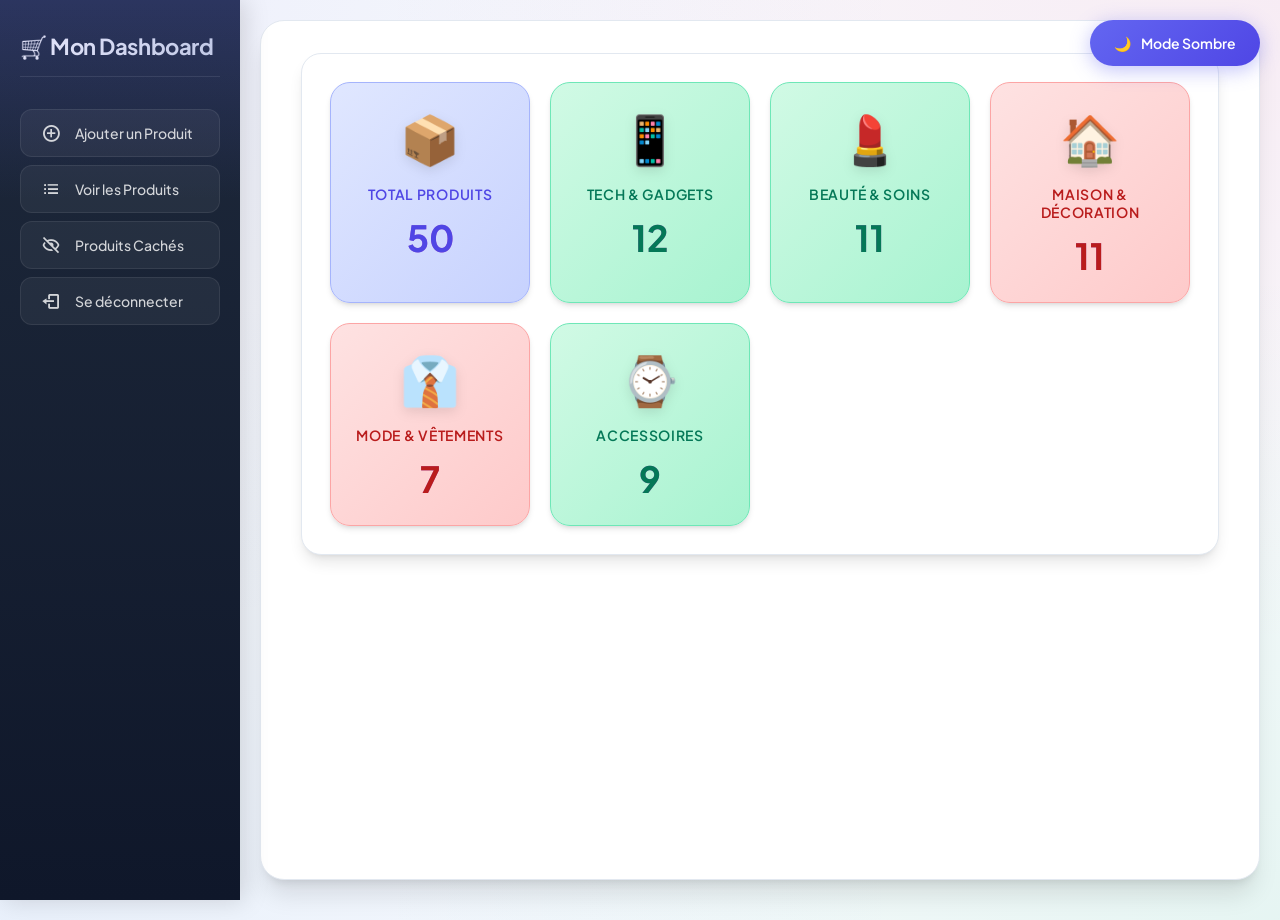
==== Admin Dashboard.html @ 1ba64825 "Voici tout les fichier necessaires au projet" ====
<!DOCTYPE html>
<html lang="fr">
<head>
  <meta charset="UTF-8" />
  <title>Dashboard - Gestion des Produits</title>
  <link rel="stylesheet" href="style_dashboard.css">
  <link href="https://unpkg.com/boxicons@2.1.4/css/boxicons.min.css" rel="stylesheet"/>
  <link rel="preconnect" href="https://fonts.googleapis.com">
  <link rel="preconnect" href="https://fonts.gstatic.com" crossorigin>
  <link href="https://fonts.googleapis.com/css2?family=Outfit:wght@300;400;500;600;700&family=Plus+Jakarta+Sans:wght@400;500;600;700&display=swap" rel="stylesheet">
</head>
<body>
  <button class="theme-toggle" onclick="toggleTheme()"><span id="themeIcon">🌙</span><span id="themeText">Mode Sombre</span></button>
  <nav class="sidebar" aria-label="Sidebar menu">
    <h3>🛒 Mon Dashboard</h3>
    <button type="button" onclick="showAddProductForm()"><i class="bx bx-plus-circle"></i> Ajouter un Produit</button>
    <button type="button" onclick="afficherFormulaire('afficher')"><i class='bx bx-list-ul'></i> Voir les Produits</button>
    <button type="button" onclick="showHiddenProducts()"><i class="bx bx-hide"></i> Produits Cachés</button>
    <button type="button" onclick="showLogoutPopup()"><i class="bx bx-log-out"></i> Se déconnecter</button>
  </nav>
  <main class="dashboard" role="main">
    <section aria-label="Summary metrics" class="card-container">
      <article class="card employee">
        <div class="icon">📦</div>
        <h3>Total Produits</h3>
        <p><span id="total">0</span></p>
      </article>
      <article class="card manager">
        <div class="icon">📱</div>
        <h3>Tech & Gadgets</h3>
        <p><span id="tech">0</span></p>
      </article>
      <article class="card manager">
        <div class="icon">💄</div>
        <h3>Beauté & Soins</h3>
        <p><span id="beauty">0</span></p>
      </article>
      <article class="card director">
        <div class="icon">🏠</div>
        <h3>Maison & Décoration</h3>
        <p><span id="goods">0</span></p>
      </article>
      <article class="card director">
        <div class="icon">👔</div>
        <h3>Mode & Vêtements</h3>
        <p><span id="fashion">0</span></p>
      </article>
      <article class="card manager">
        <div class="icon">⌚</div>
        <h3>Accessoires</h3>
        <p><span id="accessories">0</span></p>
      </article>
    </section>
    <section id="addProductSection" style="display:none;">
      <h2 class="section-title">✨ Ajouter un Nouveau Produit</h2>
      <form id="addProductForm" onsubmit="addProduct(event)">
        <div class="form-row">
          <div class="form-group">
            <label>Nom du Produit *</label>
            <input type="text" id="productName" required placeholder="Entrez le nom du produit">
          </div>
          <div class="form-group">
            <label>Catégorie *</label>
            <select id="productCategory" required>
              <option value="">Sélectionner</option>
              <option value="tech">📱 Tech & Gadgets</option>
              <option value="beauty">💄 Beauté & Soins</option>
              <option value="goods">🏠 Maison & Décoration</option>
              <option value="fashion">👔 Mode & Vêtements</option>
              <option value="accessories">⌚ Accessoires</option>
            </select>
          </div>
        </div>
        <div class="form-group">
          <label>Description</label>
          <textarea id="productDescription" rows="3" placeholder="Décrivez votre produit..."></textarea>
        </div>
        <div class="form-row">
          <div class="form-group">
            <label>Prix (FCFA) *</label>
            <input type="number" id="productPrice" required min="0" placeholder="0">
          </div>
          <div class="form-group">
            <label>Ancien Prix</label>
            <input type="number" id="productOldPrice" min="0" placeholder="0">
          </div>
        </div>
        <div class="form-row">
          <div class="form-group">
            <label>Stock *</label>
            <input type="number" id="productStock" required min="0" placeholder="0">
          </div>
          <div class="form-group">
            <label>Note (1-5)</label>
            <input type="number" id="productRating" min="1" max="5" step="0.1" placeholder="0-5">
          </div>
        </div>
        <div class="form-group">
          <label>URL Image</label>
          <input type="url" id="productImage" placeholder="https://exemple.com/image.jpg">
        </div>
        <div class="form-row">
          <div class="form-group">
            <label>Badge</label>
            <input type="text" id="productBadge" placeholder="Nouveau, Sale, etc.">
          </div>
          <div class="form-group">
            <label>En vedette</label>
            <select id="productFeatured">
              <option value="0">Non</option>
              <option value="1">Oui</option>
            </select>
          </div>
        </div>
        <div class="form-buttons">
          <button type="submit" class="btn-primary">➕ Ajouter le Produit</button>
          <button type="button" class="btn-secondary" onclick="hideAddProductForm()">✖️ Annuler</button>
        </div>
      </form>
    </section>
    <section id="productsSection" style="display:none;">
      <h2 class="section-title">📋 Liste des produits</h2>
      <input id="searchInput" type="search" placeholder="🔍 Rechercher un produit..." />
      <div class="table-container">
        <table id="dataTable">
          <thead>
            <tr>
              <th>ID</th>
              <th>Image</th>
              <th>Nom</th>
              <th>Prix</th>
              <th>Ancien Prix</th>
              <th>Catégorie</th>
              <th>Stock</th>
              <th>Note</th>
              <th>Actions</th>
            </tr>
          </thead>
          <tbody></tbody>
        </table>
      </div>
    </section>
    <section id="hiddenProductsSection" style="display:none;">
      <h2 class="section-title">🙈 Produits Cachés</h2>
      <p style="margin-bottom:15px;color:var(--text-secondary);">Ces produits sont masqués et ne s'affichent pas dans la boutique.</p>
      <div class="table-container">
        <table id="hiddenDataTable">
          <thead>
            <tr>
              <th>ID</th>
              <th>Image</th>
              <th>Nom</th>
              <th>Prix</th>
              <th>Catégorie</th>
              <th>Stock</th>
              <th>Actions</th>
            </tr>
          </thead>
          <tbody></tbody>
        </table>
      </div>
    </section>
  </main>
  <div id="editModal" style="display:none;">
    <div>
      <div>
        <h2>✏️ Modifier le Produit</h2>
        <form id="editProductForm" onsubmit="saveProductEdit(event)">
          <input type="hidden" id="editProductId">
          <div class="form-row">
            <div class="form-group">
              <label>Nom *</label>
              <input type="text" id="editName" required>
            </div>
            <div class="form-group">
              <label>Catégorie *</label>
              <select id="editCategory" required>
                <option value="tech">📱 Tech</option>
                <option value="beauty">💄 Beauté</option>
                <option value="goods">🏠 Maison</option>
                <option value="fashion">👔 Mode</option>
                <option value="accessories">⌚ Accessoires</option>
              </select>
            </div>
          </div>
          <div class="form-group">
            <label>Description</label>
            <textarea id="editDescription" rows="2"></textarea>
          </div>
          <div class="form-row">
            <div class="form-group">
              <label>Prix (FCFA) *</label>
              <input type="number" id="editPrice" required min="0">
            </div>
            <div class="form-group">
              <label>Ancien Prix</label>
              <input type="number" id="editOldPrice" min="0">
            </div>
          </div>
          <div class="form-row">
            <div class="form-group">
              <label>Stock *</label>
              <input type="number" id="editStock" required min="0">
            </div>
            <div class="form-group">
              <label>Note</label>
              <input type="number" id="editRating" min="1" max="5" step="0.1">
            </div>
          </div>
          <div class="form-group">
            <label>URL Image</label>
            <input type="url" id="editImage">
          </div>
          <div class="form-row">
            <div class="form-group">
              <label>Badge</label>
              <input type="text" id="editBadge">
            </div>
            <div class="form-group">
              <label>En vedette</label>
              <select id="editFeatured">
                <option value="0">Non</option>
                <option value="1">Oui</option>
              </select>
            </div>
          </div>
          <div class="form-buttons">
            <button type="submit" class="btn-primary">💾 Enregistrer</button>
            <button type="button" class="btn-secondary" onclick="closeEditModal()">✖️ Annuler</button>
          </div>
        </form>
      </div>
    </div>
  </div>
  <div id="modalOverlay">
    <div id="modalContent">
      <h3>🚪 Confirmer la déconnexion</h3>
      <p>Voulez-vous vraiment vous déconnecter ?</p>
      <div id="modalButtons">
        <button class="btn-primary" id="btnConfirmLogout" onclick="window.location.href='Index.html'">Oui, se déconnecter</button>
        <button class="btn-secondary" id="btnCancelLogout" onclick="hideLogoutPopup()">Annuler</button>
      </div>
    </div>
  </div>
  <div id="messageBox" style="display:none;"></div>
  <script src="products.js"></script>
  <script>
    let products = [];
    const tbody = document.querySelector("#dataTable tbody");
    const hiddenProductsSection = document.getElementById("hiddenProductsSection");
    const hiddenTableBody = document.querySelector("#hiddenDataTable tbody");
    const productsSection = document.getElementById("productsSection");
    const addProductSection = document.getElementById("addProductSection");
    const searchInput = document.getElementById("searchInput");

    function toggleTheme() {
      const html = document.documentElement;
      const icon = document.getElementById('themeIcon');
      const text = document.getElementById('themeText');
      if (html.getAttribute('data-theme') === 'dark') {
        html.setAttribute('data-theme', 'light');
        icon.textContent = '🌙';
        text.textContent = 'Mode Sombre';
        localStorage.setItem('theme', 'light');
      } else {
        html.setAttribute('data-theme', 'dark');
        icon.textContent = '☀️';
        text.textContent = 'Mode Clair';
        localStorage.setItem('theme', 'dark');
      }
    }

    function loadTheme() {
      const savedTheme = localStorage.getItem('theme');
      if (savedTheme === 'dark') {
        document.documentElement.setAttribute('data-theme', 'dark');
        document.getElementById('themeIcon').textContent = '☀️';
        document.getElementById('themeText').textContent = 'Mode Clair';
      }
    }

    function loadFromProductsJS() {
      if (typeof productsData !== 'undefined') {
        products = productsData.map(p => ({ id: p.id, name: p.name, description: p.desc, price: p.price, old_price: p.oldPrice, category: p.category, image: p.image, rating: p.rating, stock: p.stock, badge: p.badge, is_featured: p.isFeatured, is_hidden: false }));
      } else {
        const saved = localStorage.getItem("products");
        if (saved) products = JSON.parse(saved);
      }
      updateCounters(products);
    }

    function init() { loadTheme(); loadFromProductsJS(); }

    function showAddProductForm() { 
      addProductSection.style.display = 'block'; 
      productsSection.style.display = 'none'; 
      document.getElementById('addProductForm').reset();
      addProductSection.scrollIntoView({ behavior: 'smooth' });
    }
    function hideAddProductForm() { addProductSection.style.display = 'none'; }

    function addProduct(event) {
      event.preventDefault();
      const newProduct = {
        id: products.length > 0 ? Math.max(...products.map(p => p.id)) + 1 : 1,
        name: document.getElementById('productName').value,
        description: document.getElementById('productDescription').value,
        price: parseFloat(document.getElementById('productPrice').value),
        old_price: parseFloat(document.getElementById('productOldPrice').value) || null,
        category: document.getElementById('productCategory').value,
        stock: parseInt(document.getElementById('productStock').value),
        rating: parseFloat(document.getElementById('productRating').value) || 0,
        image: document.getElementById('productImage').value || 'https://via.placeholder.com/150',
        badge: document.getElementById('productBadge').value || null,
        is_featured: document.getElementById('productFeatured').value === '1',
        is_hidden: false
      };
      products.push(newProduct);
      localStorage.setItem("products", JSON.stringify(products));
      showMessage('✅ Produit ajouté avec succès!', 'success');
      document.getElementById('addProductForm').reset();
      updateCounters(products);
      setTimeout(() => { hideAddProductForm(); afficherFormulaire('afficher'); }, 1500);
    }

    function editProduct(id) {
      const product = products.find(p => p.id === id);
      if (!product) return;
      document.getElementById('editProductId').value = id;
      document.getElementById('editName').value = product.name;
      document.getElementById('editCategory').value = product.category;
      document.getElementById('editDescription').value = product.description || '';
      document.getElementById('editPrice').value = product.price;
      document.getElementById('editOldPrice').value = product.old_price || '';
      document.getElementById('editStock').value = product.stock;
      document.getElementById('editRating').value = product.rating || '';
      document.getElementById('editImage').value = product.image || '';
      document.getElementById('editBadge').value = product.badge || '';
      document.getElementById('editFeatured').value = product.is_featured ? '1' : '0';
      document.getElementById('editModal').style.display = 'block';
    }

    function closeEditModal() { document.getElementById('editModal').style.display = 'none'; }

    function saveProductEdit(event) {
      event.preventDefault();
      const id = parseInt(document.getElementById('editProductId').value);
      const index = products.findIndex(p => p.id === id);
      if (index !== -1) {
        products[index] = { ...products[index], name: document.getElementById('editName').value, category: document.getElementById('editCategory').value, description: document.getElementById('editDescription').value, price: parseFloat(document.getElementById('editPrice').value), old_price: parseFloat(document.getElementById('editOldPrice').value) || null, stock: parseInt(document.getElementById('editStock').value), rating: parseFloat(document.getElementById('editRating').value) || 0, image: document.getElementById('editImage').value, badge: document.getElementById('editBadge').value || null, is_featured: document.getElementById('editFeatured').value === '1' };
        localStorage.setItem("products", JSON.stringify(products));
        showMessage('✅ Produit modifié avec succès!', 'success');
        closeEditModal();
        displayProducts(products);
        updateCounters(products);
      }
    }

    function toggleProductVisibility(id) {
      const index = products.findIndex(p => p.id === id);
      if (index !== -1) {
        products[index].is_hidden = !products[index].is_hidden;
        localStorage.setItem("products", JSON.stringify(products));
        showMessage(products[index].is_hidden ? '👁️ Produit caché!' : '✅ Produit affiché!', 'success');
        displayProducts(products);
        updateCounters(products);
      }
    }

    function deleteProduct(productId) {
      if (confirm("Êtes-vous sûr de vouloir supprimer ce produit?")) {
        products = products.filter(p => p.id != productId);
        localStorage.setItem("products", JSON.stringify(products));
        displayProducts(products.filter(p => !p.is_hidden));
        updateCounters(products);
        showMessage('🗑️ Produit supprimé!', 'success');
      }
    }

    function showHiddenProducts() {
      addProductSection.style.display = 'none';
      productsSection.style.display = 'none';
      hiddenProductsSection.style.display = 'block';
      displayHiddenProducts();
      hiddenProductsSection.scrollIntoView({ behavior: "smooth" });
    }

    function displayHiddenProducts() {
      hiddenTableBody.innerHTML = "";
      const hiddenProducts = products.filter(p => p.is_hidden);
      if (hiddenProducts.length === 0) {
        hiddenTableBody.innerHTML = '<tr><td colspan="7" style="text-align:center;padding:40px;color:var(--text-secondary);">Aucun produit caché</td></tr>';
        return;
      }
      hiddenProducts.forEach(product => {
        const price = typeof product.price === 'number' ? product.price.toLocaleString('fr-FR') + ' FCA' : product.price;
        const row = document.createElement("tr");
        row.innerHTML = '<td>'+product.id+'</td><td><img src="'+product.image+'" alt="'+product.name+'" onerror="this.src=\'https://via.placeholder.com/50\'"></td><td>'+product.name+'</td><td style="font-weight:bold;">'+price+'</td><td>'+getCategoryLabel(product.category)+'</td><td>'+product.stock+'</td><td><button class="btn-unhide" onclick="unhideProduct('+product.id+')">👁️ Afficher</button></td>';
        hiddenTableBody.appendChild(row);
      });
    }

    function unhideProduct(id) {
      const index = products.findIndex(p => p.id === id);
      if (index !== -1) {
        products[index].is_hidden = false;
        localStorage.setItem("products", JSON.stringify(products));
        showMessage('✅ Produit affiché!', 'success');
        displayHiddenProducts();
        updateCounters(products);
      }
    }

    function displayProducts(productsToDisplay) {
      tbody.innerHTML = "";
      const visibleProducts = productsToDisplay.filter(p => !p.is_hidden);
      if (visibleProducts.length === 0) { tbody.innerHTML = '<tr><td colspan="9" style="text-align:center;padding:40px;color:var(--text-secondary);">Aucun produit</td></tr>'; return; }
      visibleProducts.forEach(product => {
        const price = typeof product.price === 'number' ? product.price.toLocaleString('fr-FR') + ' FCA' : product.price;
        const oldPrice = product.old_price ? product.old_price.toLocaleString('fr-FR') + ' FCA' : '-';
        const row = document.createElement("tr");
        row.innerHTML = '<td>'+product.id+'</td><td><img src="'+product.image+'" alt="'+product.name+'" onerror="this.src=\'https://via.placeholder.com/50\'"></td><td>'+product.name+'</td><td style="font-weight:bold;">'+price+'</td><td><span style="text-decoration:line-through;color:var(--text-secondary);font-size:12px;">'+oldPrice+'</span></td><td>'+getCategoryLabel(product.category)+'</td><td>'+product.stock+'</td><td>⭐ '+(product.rating || '-')+'</td><td><button class="btn-edit" onclick="editProduct('+product.id+')">✏️</button><button class="btn-hide" onclick="toggleProductVisibility('+product.id+')">'+(product.is_hidden ? '👁️' : '👁️‍🗨️')+'</button><button class="btn-delete" onclick="deleteProduct('+product.id+')">🗑️</button></td>';
        tbody.appendChild(row);
      });
    }

    function getCategoryLabel(category) { const labels = { 'tech': '📱 Tech', 'beauty': '💄 Beauté', 'goods': '🏠 Maison', 'fashion': '👔 Mode', 'accessories': '⌚ Accessoires' }; return labels[category] || category; }

    function updateCounters(productsArr) {
      if (!productsArr) productsArr = [];
      document.getElementById("total").textContent = productsArr.filter(p => !p.is_hidden).length;
      document.getElementById("tech").textContent = productsArr.filter(p => p.category === 'tech' && !p.is_hidden).length;
      document.getElementById("beauty").textContent = productsArr.filter(p => p.category === 'beauty' && !p.is_hidden).length;
      document.getElementById("goods").textContent = productsArr.filter(p => p.category === 'goods' && !p.is_hidden).length;
      document.getElementById("fashion").textContent = productsArr.filter(p => p.category === 'fashion' && !p.is_hidden).length;
      document.getElementById("accessories").textContent = productsArr.filter(p => p.category === 'accessories' && !p.is_hidden).length;
    }

    function filterProducts(term) {
      const filtered = products.filter(p => !p.is_hidden && Object.values(p).some(val => typeof val === "string" && val.toLowerCase().includes(term)));
      displayProducts(filtered);
    }

    searchInput.addEventListener("input", e => filterProducts(e.target.value.trim().toLowerCase()));

    function afficherFormulaire(formName) {
      if (formName.toLowerCase() === 'afficher') { 
        addProductSection.style.display = 'none'; 
        productsSection.style.display = 'block'; 
        searchInput.value = ""; 
        displayProducts(products); 
        productsSection.scrollIntoView({ behavior: "smooth" }); 
      }
    }

    function showMessage(message, type) { 
      const messageBox = document.getElementById('messageBox'); 
      messageBox.textContent = message; 
      messageBox.className = 'message-box ' + type; 
      messageBox.style.display = 'block'; 
      setTimeout(() => messageBox.style.display = 'none', 3000); 
    }
    
    function showLogoutPopup() { document.getElementById("modalOverlay").style.display = "flex"; }
    function hideLogoutPopup() { document.getElementById("modalOverlay").style.display = "none"; }
    window.addEventListener("DOMContentLoaded", init);
  </script>
</body>
</html>
---- style_dashboard.css ----
/* ============================================
   ENHANCED AESTHETIC DASHBOARD STYLES
   ============================================ */

@import url('https://fonts.googleapis.com/css2?family=Outfit:wght@300;400;500;600;700&family=Plus+Jakarta+Sans:wght@400;500;600;700&display=swap');

/* Reset & base */
*, *::before, *::after {
  box-sizing: border-box;
}

/* Light Theme (Default) */
:root {
  /* Color Palette */
  --primary: #6366f1;
  --primary-light: #818cf8;
  --primary-dark: #4f46e5;
  --secondary: #ec4899;
  --accent-green: #10b981;
  --accent-orange: #f59e0b;
  --accent-red: #ef4444;
  --accent-blue: #3b82f6;
  
  /* Light theme */
  --bg-main: #f8fafc;
  --bg-card: #ffffff;
  --bg-sidebar: linear-gradient(180deg, #1e293b 0%, #0f172a 100%);
  --text-primary: #1e293b;
  --text-secondary: #64748b;
  --text-muted: #94a3b8;
  --border-light: #e2e8f0;
  --border-accent: #cbd5e1;
  
  /* Shadows */
  --shadow-sm: 0 1px 2px rgba(0, 0, 0, 0.05);
  --shadow-md: 0 4px 6px -1px rgba(0, 0, 0, 0.1), 0 2px 4px -2px rgba(0, 0, 0, 0.1);
  --shadow-lg: 0 10px 15px -3px rgba(0, 0, 0, 0.1), 0 4px 6px -4px rgba(0, 0, 0, 0.1);
  --shadow-xl: 0 20px 25px -5px rgba(0, 0, 0, 0.1), 0 8px 10px -6px rgba(0, 0, 0, 0.1);
  --shadow-glow: 0 0 30px rgba(99, 102, 241, 0.15);
  
  /* Gradients */
  --glass-bg: rgba(255, 255, 255, 0.7);
  --glass-border: rgba(255, 255, 255, 0.5);
  
  /* Card variants - Light */
  --card-employee-bg: linear-gradient(135deg, #e0e7ff 0%, #c7d2fe 100%);
  --card-employee-border: #a5b4fc;
  --card-employee-text: #4f46e5;
  --card-manager-bg: linear-gradient(135deg, #d1fae5 0%, #a7f3d0 100%);
  --card-manager-border: #6ee7b7;
  --card-manager-text: #047857;
  --card-director-bg: linear-gradient(135deg, #fee2e2 0%, #fecaca 100%);
  --card-director-border: #fca5a5;
  --card-director-text: #b91c1c;
  
  /* Table */
  --table-row-hover: rgba(99, 102, 241, 0.04);
  
  /* Input */
  --input-bg: #ffffff;
  --input-border: #e2e8f0;
  
  /* Button secondary */
  --btn-secondary-bg: linear-gradient(135deg, #f1f5f9 0%, #e2e8f0 100%);
  --btn-secondary-hover: linear-gradient(135deg, #e2e8f0 0%, #cbd5e1 100%);
  
  /* Modal */
  --modal-overlay: rgba(15, 23, 42, 0.6);
}

/* Dark Theme */
[data-theme="dark"] {
  --bg-main: #0f172a;
  --bg-card: #1e293b;
  --bg-sidebar: linear-gradient(180deg, #020617 0%, #0f172a 100%);
  --text-primary: #f1f5f9;
  --text-secondary: #94a3b8;
  --text-muted: #64748b;
  --border-light: #334155;
  --border-accent: #475569;
  
  /* Dark shadows */
  --shadow-sm: 0 1px 2px rgba(0, 0, 0, 0.3);
  --shadow-md: 0 4px 6px -1px rgba(0, 0, 0, 0.4), 0 2px 4px -2px rgba(0, 0, 0, 0.3);
  --shadow-lg: 0 10px 15px -3px rgba(0, 0, 0, 0.4), 0 4px 6px -4px rgba(0, 0, 0, 0.3);
  --shadow-xl: 0 20px 25px -5px rgba(0, 0, 0, 0.5), 0 8px 10px -6px rgba(0, 0, 0, 0.4);
  --shadow-glow: 0 0 30px rgba(99, 102, 241, 0.3);
  
  --glass-bg: rgba(30, 41, 59, 0.8);
  --glass-border: rgba(255, 255, 255, 0.1);
  
  /* Card variants - Dark */
  --card-employee-bg: linear-gradient(135deg, #312e81 0%, #3730a3 100%);
  --card-employee-border: #4f46e5;
  --card-employee-text: #a5b4fc;
  --card-manager-bg: linear-gradient(135deg, #064e3b 0%, #065f46 100%);
  --card-manager-border: #10b981;
  --card-manager-text: #6ee7b7;
  --card-director-bg: linear-gradient(135deg, #7f1d1d 0%, #991b1b 100%);
  --card-director-border: #ef4444;
  --card-director-text: #fca5a5;
  
  /* Table */
  --table-row-hover: rgba(99, 102, 241, 0.15);
  
  /* Input */
  --input-bg: #0f172a;
  --input-border: #334155;
  
  /* Button secondary */
  --btn-secondary-bg: linear-gradient(135deg, #334155 0%, #475569 100%);
  --btn-secondary-hover: linear-gradient(135deg, #475569 0%, #64748b 100%);
  
  /* Modal */
  --modal-overlay: rgba(0, 0, 0, 0.7);
}

body {
  font-family: 'Plus Jakarta Sans', 'Outfit', Arial, sans-serif;
  margin: 0;
  background-color: var(--bg-main);
  color: var(--text-primary);
  -webkit-font-smoothing: antialiased;
  -moz-osx-font-smoothing: grayscale;
  min-height: 100vh;
  background-image: 
    radial-gradient(at 0% 0%, rgba(99, 102, 241, 0.08) 0px, transparent 50%),
    radial-gradient(at 100% 0%, rgba(236, 72, 153, 0.08) 0px, transparent 50%),
    radial-gradient(at 100% 100%, rgba(16, 185, 129, 0.08) 0px, transparent 50%),
    radial-gradient(at 0% 100%, rgba(59, 130, 246, 0.08) 0px, transparent 50%);
  transition: background-color 0.3s, color 0.3s;
}

/* Container & layout */
.dashboard {
  width: calc(100% - 280px);
  margin-left: 260px;
  margin-top: 20px;
  margin-bottom: 20px;
  margin-right: 20px;
  background: var(--bg-card);
  padding: 32px 40px;
  border-radius: 24px;
  box-shadow: var(--shadow-xl);
  min-height: calc(100vh - 40px);
  border: 1px solid var(--border-light);
  transition: background-color 0.3s, border-color 0.3s;
}

/* Sidebar */
.sidebar {
  width: 240px;
  position: fixed;
  top: 0;
  left: 0;
  height: 100vh;
  background: var(--bg-sidebar);
  color: white;
  padding: 32px 20px;
  box-shadow: 4px 0 24px rgba(0, 0, 0, 0.15);
  display: flex;
  flex-direction: column;
  gap: 8px;
  font-weight: 500;
  z-index: 100;
  overflow-y: auto;
  transition: background 0.3s;
}

.sidebar::before {
  content: '';
  position: absolute;
  top: 0;
  left: 0;
  right: 0;
  height: 200px;
  background: linear-gradient(180deg, rgba(99, 102, 241, 0.2) 0%, transparent 100%);
  pointer-events: none;
}

.sidebar h3 {
  margin: 0 0 24px 0;
  font-size: 22px;
  font-weight: 700;
  letter-spacing: -0.02em;
  background: linear-gradient(135deg, #fff 0%, #cbd5e1 100%);
  -webkit-background-clip: text;
  -webkit-text-fill-color: transparent;
  background-clip: text;
  padding-bottom: 16px;
  border-bottom: 1px solid rgba(255, 255, 255, 0.1);
}

.sidebar button {
  background: rgba(255, 255, 255, 0.05);
  border: 1px solid rgba(255, 255, 255, 0.08);
  color: rgba(255, 255, 255, 0.8);
  padding: 14px 18px;
  font-size: 14px;
  border-radius: 12px;
  cursor: pointer;
  display: flex;
  align-items: center;
  gap: 12px;
  transition: all 0.3s cubic-bezier(0.4, 0, 0.2, 1);
  font-weight: 500;
  font-family: inherit;
  position: relative;
  overflow: hidden;
}

.sidebar button::before {
  content: '';
  position: absolute;
  top: 0;
  left: -100%;
  width: 100%;
  height: 100%;
  background: linear-gradient(90deg, transparent, rgba(255, 255, 255, 0.1), transparent);
  transition: left 0.5s;
}

.sidebar button:hover::before {
  left: 100%;
}

.sidebar button:hover {
  background: rgba(99, 102, 241, 0.2);
  border-color: rgba(99, 102, 241, 0.4);
  color: white;
  transform: translateX(4px);
  box-shadow: 0 4px 12px rgba(99, 102, 241, 0.3);
}

.sidebar button i {
  font-size: 20px;
  line-height: 0;
  width: 24px;
  text-align: center;
}

/* Cards container */
.card-container {
  display: grid;
  grid-template-columns: repeat(auto-fit, minmax(180px, 1fr));
  gap: 20px;
  margin-bottom: 40px;
}

/* Enhanced Cards with Glassmorphism */
.card {
  background: var(--bg-card);
  border-radius: 20px;
  padding: 24px 20px;
  box-shadow: var(--shadow-md);
  color: var(--text-primary);
  text-align: center;
  user-select: none;
  transition: all 0.4s cubic-bezier(0.4, 0, 0.2, 1);
  position: relative;
  overflow: hidden;
  border: 1px solid var(--border-light);
}

.card::before {
  content: '';
  position: absolute;
  top: 0;
  left: 0;
  right: 0;
  height: 4px;
  background: var(--primary);
  transform: scaleX(0);
  transition: transform 0.4s ease;
}

.card:hover {
  transform: translateY(-8px);
  box-shadow: var(--shadow-xl), var(--shadow-glow);
}

.card:hover::before {
  transform: scaleX(1);
}

.card h3 {
  margin: 0 0 12px 0;
  font-weight: 600;
  font-size: 14px;
  text-transform: uppercase;
  letter-spacing: 0.05em;
  color: var(--text-secondary);
}

.card p {
  font-weight: 700;
  font-size: 36px;
  margin: 0;
  background: linear-gradient(135deg, var(--primary) 0%, var(--secondary) 100%);
  -webkit-background-clip: text;
  -webkit-text-fill-color: transparent;
  background-clip: text;
}

/* Card variants with gradient backgrounds */
.card.employee {
  background: var(--card-employee-bg);
  border-color: var(--card-employee-border);
}
.card.employee h3 { color: var(--card-employee-text); }
.card.employee p { color: var(--card-employee-text); -webkit-text-fill-color: var(--card-employee-text); }

.card.manager {
  background: var(--card-manager-bg);
  border-color: var(--card-manager-border);
}
.card.manager h3 { color: var(--card-manager-text); }
.card.manager p { color: var(--card-manager-text); -webkit-text-fill-color: var(--card-manager-text); }

.card.director {
  background: var(--card-director-bg);
  border-color: var(--card-director-border);
}
.card.director h3 { color: var(--card-director-text); }
.card.director p { color: var(--card-director-text); -webkit-text-fill-color: var(--card-director-text); }

.card .icon {
  font-size: 48px;
  margin-bottom: 16px;
  user-select: none;
  display: block;
  filter: drop-shadow(0 4px 6px rgba(0, 0, 0, 0.1));
}

/* Section title */
.section-title {
  font-size: 24px;
  font-weight: 700;
  color: var(--text-primary);
  margin-bottom: 24px;
  padding-bottom: 12px;
  border-bottom: 3px solid;
  border-image: linear-gradient(90deg, var(--primary), var(--secondary)) 1;
  letter-spacing: -0.02em;
  transition: color 0.3s;
}

/* Search input */
#searchInput {
  width: 100%;
  padding: 16px 20px;
  font-size: 15px;
  font-weight: 500;
  color: var(--text-primary);
  border: 2px solid var(--border-light);
  border-radius: 14px;
  margin-bottom: 24px;
  transition: all 0.3s ease;
  background: var(--bg-card);
  font-family: inherit;
}

#searchInput::placeholder {
  color: var(--text-muted);
  font-weight: 400;
}

#searchInput:focus {
  outline: none;
  border-color: var(--primary);
  box-shadow: 0 0 0 4px rgba(99, 102, 241, 0.1), var(--shadow-lg);
  transform: translateY(-2px);
}

/* Table styles */
.table-container {
  width: 100%;
  overflow-x: auto;
  border-radius: 16px;
  background: var(--bg-card);
  transition: background-color 0.3s;
}

table {
  width: 100%;
  border-collapse: separate;
  border-spacing: 0;
}

thead tr {
  background: linear-gradient(135deg, var(--primary) 0%, var(--primary-dark) 100%);
  color: white;
  font-weight: 600;
  font-size: 13px;
  text-transform: uppercase;
  letter-spacing: 0.05em;
}

thead th {
  background-color: transparent;
  padding: 16px 20px;
  text-align: left;
  font-weight: 600;
}

thead th:first-child {
  border-top-left-radius: 12px;
}

thead th:last-child {
  border-top-right-radius: 12px;
}

tbody tr {
  background-color: var(--bg-card);
  transition: all 0.3s ease;
  border-bottom: 1px solid var(--border-light);
}

tbody tr:hover {
  background: var(--table-row-hover);
  transform: scale(1.01);
  box-shadow: var(--shadow-md);
}

tbody tr td {
  padding: 16px 20px;
  color: var(--text-primary);
  font-weight: 500;
  vertical-align: middle;
}

tbody tr td:first-child {
  border-left: 1px solid var(--border-light);
}

tbody tr td:last-child {
  border-right: 1px solid var(--border-light);
  text-align: center;
}

tbody tr:last-child td {
  border-bottom: none;
}

tbody tr:last-child td:first-child {
  border-bottom-left-radius: 12px;
}

tbody tr:last-child td:last-child {
  border-bottom-right-radius: 12px;
}

/* Buttons */
.btn-primary {
  background: linear-gradient(135deg, var(--primary) 0%, var(--primary-dark) 100%);
  color: white;
  padding: 14px 28px;
  border: none;
  border-radius: 12px;
  cursor: pointer;
  font-size: 14px;
  font-weight: 600;
  transition: all 0.3s ease;
  font-family: inherit;
  box-shadow: 0 4px 14px rgba(99, 102, 241, 0.4);
}

.btn-primary:hover {
  transform: translateY(-2px);
  box-shadow: 0 8px 20px rgba(99, 102, 241, 0.5);
}

.btn-secondary {
  background: var(--btn-secondary-bg);
  color: var(--text-primary);
  padding: 14px 28px;
  border: none;
  border-radius: 12px;
  cursor: pointer;
  font-size: 14px;
  font-weight: 600;
  transition: all 0.3s ease;
  font-family: inherit;
}

.btn-secondary:hover {
  background: var(--btn-secondary-hover);
  transform: translateY(-2px);
}

.btn-edit {
  background: linear-gradient(135deg, #f59e0b 0%, #d97706 100%);
  color: white;
  padding: 8px 14px;
  border: none;
  border-radius: 8px;
  cursor: pointer;
  font-size: 13px;
  font-weight: 600;
  margin-right: 6px;
  transition: all 0.3s ease;
}

.btn-edit:hover {
  transform: scale(1.05);
  box-shadow: 0 4px 12px rgba(245, 158, 11, 0.4);
}

.btn-hide {
  background: linear-gradient(135deg, #6b7280 0%, #4b5563 100%);
  color: white;
  padding: 8px 14px;
  border: none;
  border-radius: 8px;
  cursor: pointer;
  font-size: 13px;
  font-weight: 600;
  margin-right: 6px;
  transition: all 0.3s ease;
}

.btn-hide:hover {
  transform: scale(1.05);
  box-shadow: 0 4px 12px rgba(107, 114, 128, 0.4);
}

.btn-unhide {
  background: linear-gradient(135deg, var(--accent-green) 0%, #059669 100%);
  color: white;
  padding: 8px 14px;
  border: none;
  border-radius: 8px;
  cursor: pointer;
  font-size: 13px;
  font-weight: 600;
  margin-right: 6px;
  transition: all 0.3s ease;
}

.btn-unhide:hover {
  transform: scale(1.05);
  box-shadow: 0 4px 12px rgba(16, 185, 129, 0.4);
}

.btn-delete {
  background: linear-gradient(135deg, var(--accent-red) 0%, #dc2626 100%);
  color: white;
  padding: 8px 14px;
  border: none;
  border-radius: 8px;
  cursor: pointer;
  font-size: 13px;
  font-weight: 600;
  transition: all 0.3s ease;
}

.btn-delete:hover {
  transform: scale(1.05);
  box-shadow: 0 4px 12px rgba(239, 68, 68, 0.4);
}

/* Modal styles */
#modalOverlay {
  position: fixed;
  top: 0;
  left: 0;
  width: 100vw;
  height: 100vh;
  background: var(--modal-overlay);
  backdrop-filter: blur(8px);
  display: none;
  align-items: center;
  justify-content: center;
  z-index: 9999;
  user-select: none;
  animation: fadeIn 0.3s ease;
}

@keyframes fadeIn {
  from { opacity: 0; }
  to { opacity: 1; }
}

#modalContent {
  background: var(--bg-card);
  padding: 36px 44px;
  border-radius: 20px;
  width: 380px;
  box-shadow: var(--shadow-xl), 0 0 60px rgba(99, 102, 241, 0.2);
  font-family: 'Plus Jakarta Sans', Arial, sans-serif;
  color: var(--text-primary);
  text-align: center;
  animation: slideUp 0.3s ease;
  transition: background-color 0.3s;
}

@keyframes slideUp {
  from { transform: translateY(20px); opacity: 0; }
  to { transform: translateY(0); opacity: 1; }
}

#modalContent h3 {
  font-size: 22px;
  font-weight: 700;
  margin-bottom: 12px;
  letter-spacing: -0.02em;
}

#modalContent p {
  font-size: 15px;
  color: var(--text-secondary);
  margin-bottom: 28px;
}

#modalButtons {
  display: flex;
  justify-content: center;
  gap: 12px;
}

#modalButtons button {
  padding: 12px 28px;
  font-weight: 600;
  font-size: 14px;
  border-radius: 10px;
  border: none;
  cursor: pointer;
  transition: all 0.3s ease;
  font-family: inherit;
  flex: 1;
}

#btnConfirmLogout {
  background: linear-gradient(135deg, var(--accent-red) 0%, #dc2626 100%);
  color: white;
  box-shadow: 0 4px 14px rgba(239, 68, 68, 0.4);
}

#btnConfirmLogout:hover {
  transform: translateY(-2px);
  box-shadow: 0 6px 20px rgba(239, 68, 68, 0.5);
}

#btnCancelLogout {
  background: var(--btn-secondary-bg);
  color: var(--text-primary);
}

#btnCancelLogout:hover {
  background: var(--btn-secondary-hover);
  transform: translateY(-2px);
}

/* Form elements */
.form-row {
  display: flex;
  gap: 20px;
  margin-bottom: 16px;
  flex-wrap: wrap;
}

.form-group {
  flex: 1;
  min-width: 200px;
  display: flex;
  flex-direction: column;
}

.form-group label {
  font-weight: 600;
  margin-bottom: 8px;
  color: var(--text-primary);
  font-size: 13px;
  text-transform: uppercase;
  letter-spacing: 0.03em;
  transition: color 0.3s;
}

.form-group input,
.form-group select,
.form-group textarea {
  padding: 14px 16px;
  border: 2px solid var(--input-border);
  border-radius: 12px;
  font-size: 14px;
  background: var(--input-bg);
  color: var(--text-primary);
  transition: all 0.3s ease;
  font-family: inherit;
}

.form-group input:focus,
.form-group select:focus,
.form-group textarea:focus {
  outline: none;
  border-color: var(--primary);
  box-shadow: 0 0 0 4px rgba(99, 102, 241, 0.1);
  transform: translateY(-2px);
}

.form-buttons {
  display: flex;
  gap: 12px;
  margin-top: 24px;
  flex-wrap: wrap;
}

/* Theme toggle button */
.theme-toggle {
  position: fixed;
  top: 20px;
  right: 20px;
  z-index: 1000;
  background: linear-gradient(135deg, var(--primary) 0%, var(--primary-dark) 100%);
  color: white;
  border: none;
  padding: 14px 24px;
  border-radius: 50px;
  cursor: pointer;
  font-size: 14px;
  display: flex;
  align-items: center;
  gap: 10px;
  box-shadow: 0 4px 20px rgba(99, 102, 241, 0.4);
  font-family: inherit;
  font-weight: 600;
  transition: all 0.3s ease;
}

.theme-toggle:hover {
  transform: translateY(-2px);
  box-shadow: 0 8px 25px rgba(99, 102, 241, 0.5);
}

/* Sections */
section {
  background: var(--bg-card);
  padding: 28px;
  border-radius: 20px;
  box-shadow: var(--shadow-lg);
  margin-bottom: 28px;
  border: 1px solid var(--border-light);
  transition: background-color 0.3s, border-color 0.3s;
}

/* Message box */
.message-box {
  position: fixed;
  top: 90px;
  right: 20px;
  padding: 16px 28px;
  border-radius: 14px;
  font-size: 14px;
  font-weight: 600;
  z-index: 1000;
  animation: slideInRight 0.4s cubic-bezier(0.4, 0, 0.2, 1);
  box-shadow: var(--shadow-lg);
}

@keyframes slideInRight {
  from { transform: translateX(400px); opacity: 0; }
  to { transform: translateX(0); opacity: 1; }
}

.message-box.success {
  background: linear-gradient(135deg, var(--accent-green) 0%, #059669 100%);
  color: white;
}

.message-box.error {
  background: linear-gradient(135deg, var(--accent-red) 0%, #dc2626 100%);
  color: white;
}

/* Edit Modal */
#editModal {
  position: fixed;
  top: 0;
  left: 0;
  right: 0;
  bottom: 0;
  z-index: 2000;
}

#editModal > div {
  position: fixed;
  top: 0;
  left: 0;
  right: 0;
  bottom: 0;
  background: var(--modal-overlay);
  backdrop-filter: blur(8px);
  display: flex;
  justify-content: center;
  align-items: center;
  transition: background 0.3s;
}

#editModal > div > div {
  background: var(--bg-card);
  padding: 32px;
  border-radius: 20px;
  max-width: 600px;
  width: 90%;
  max-height: 90vh;
  overflow-y: auto;
  box-shadow: var(--shadow-xl), 0 0 60px rgba(99, 102, 241, 0.2);
  transition: background-color 0.3s;
}

#editModal h2 {
  margin-top: 0;
  margin-bottom: 24px;
  font-size: 22px;
  font-weight: 700;
  color: var(--text-primary);
  letter-spacing: -0.02em;
  transition: color 0.3s;
}

/* Product images in table */
tbody tr td img {
  width: 56px;
  height: 56px;
  object-fit: cover;
  border-radius: 10px;
  box-shadow: var(--shadow-sm);
  transition: transform 0.3s ease;
}

tbody tr td img:hover {
  transform: scale(1.1);
}

/* Responsive */
@media (max-width: 1024px) {
  .dashboard {
    margin-left: 240px;
    width: calc(100% - 260px);
    padding: 24px;
  }
  
  .sidebar {
    width: 220px;
  }
}

@media (max-width: 768px) {
  .dashboard {
    margin-left: 0;
    margin-right: 0;
    margin-top: 0;
    width: 100%;
    padding: 20px;
    border-radius: 0;
  }
  
  .sidebar {
    width: 100%;
    height: auto;
    position: relative;
    flex-direction: row;
    flex-wrap: wrap;
    justify-content: center;
    padding: 16px;
    gap: 8px;
  }
  
  .sidebar h3 {
    width: 100%;
    text-align: center;
    margin-bottom: 12px;
    padding-bottom: 12px;
  }
  
  .sidebar button {
    flex: 1;
    min-width: 120px;
    justify-content: center;
    padding: 12px;
    font-size: 13px;
  }
  
  .sidebar button i {
    font-size: 18px;
  }
  
  .card-container {
    grid-template-columns: repeat(2, 1fr);
    gap: 12px;
  }
  
  .card {
    padding: 16px;
  }
  
  .card p {
    font-size: 28px;
  }
  
  .card .icon {
    font-size: 36px;
  }
  
  #modalContent {
    width: 90%;
    padding: 24px;
  }
  
  .form-row {
    flex-direction: column;
  }
  
  .form-group {
    min-width: 100%;
  }
  
  .theme-toggle {
    top: auto;
    bottom: 20px;
    right: 20px;
  }
}

@media (max-width: 480px) {
  .card-container {
    grid-template-columns: 1fr;
  }
  
  .section-title {
    font-size: 20px;
  }
  
  table {
    font-size: 13px;
  }
  
  tbody tr td,
  thead th {
    padding: 12px 10px;
  }
  
  .btn-primary,
  .btn-secondary {
    padding: 12px 20px;
    font-size: 13px;
  }
}

/* Scrollbar styling */
::-webkit-scrollbar {
  width: 8px;
  height: 8px;
}

::-webkit-scrollbar-track {
  background: var(--border-light);
  border-radius: 4px;
}

::-webkit-scrollbar-thumb {
  background: linear-gradient(180deg, var(--primary-light), var(--primary));
  border-radius: 4px;
}

::-webkit-scrollbar-thumb:hover {
  background: linear-gradient(180deg, var(--primary), var(--primary-dark));
}

/* Animation for loading */
@keyframes pulse {
  0%, 100% { opacity: 1; }
  50% { opacity: 0.5; }
}

.loading {
  animation: pulse 1.5s ease-in-out infinite;
}
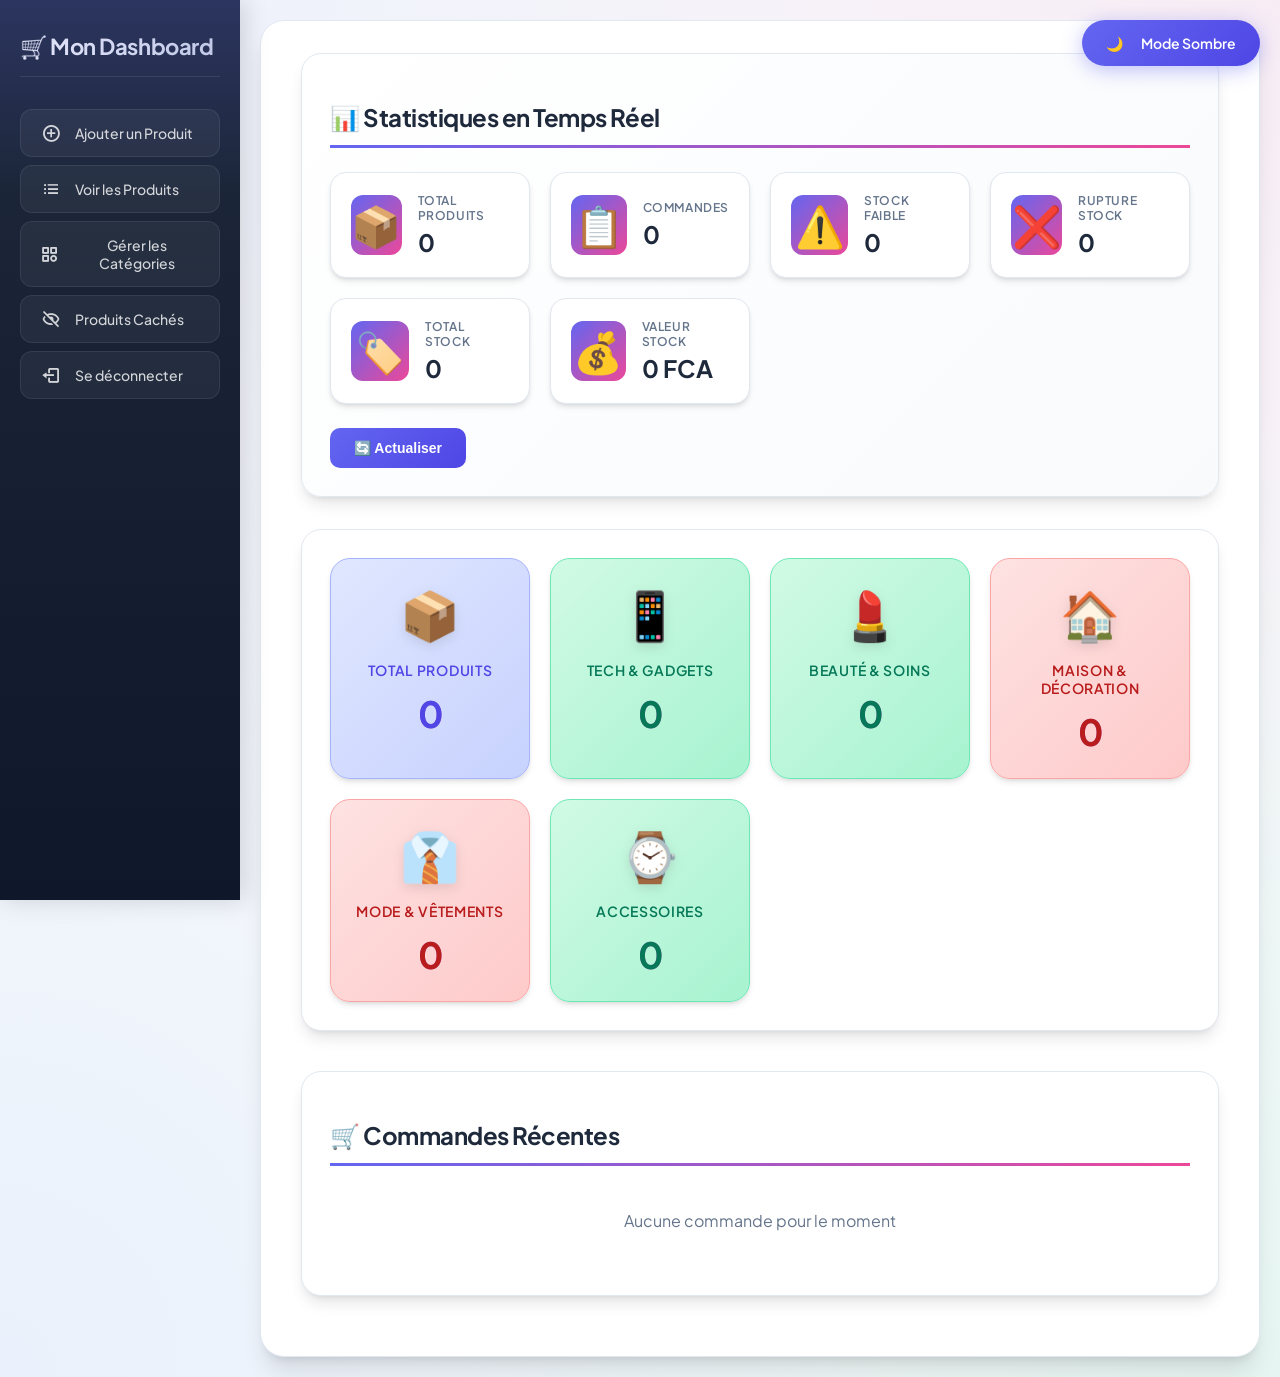
==== commit 58f066fd: "This are all the alias files of the app" ====
--- a/Admin Dashboard.html
+++ b/Admin Dashboard.html
@@ -1,24 +1,76 @@
 <!DOCTYPE html>
 <html lang="fr">
 <head>
-  <meta charset="UTF-8" />
-  <title>Dashboard - Gestion des Produits</title>
-  <link rel="stylesheet" href="style_dashboard.css">
+  <meta charset="UTF-8">
+  <meta name="viewport" content="width=device-width, initial-scale=1.0">
+  <title>Admin Dashboard - Gestion de Boutique</title>
+  <link rel="stylesheet" href="./style_dashboard.css">
   <link href="https://unpkg.com/boxicons@2.1.4/css/boxicons.min.css" rel="stylesheet"/>
   <link rel="preconnect" href="https://fonts.googleapis.com">
   <link rel="preconnect" href="https://fonts.gstatic.com" crossorigin>
   <link href="https://fonts.googleapis.com/css2?family=Outfit:wght@300;400;500;600;700&family=Plus+Jakarta+Sans:wght@400;500;600;700&display=swap" rel="stylesheet">
 </head>
 <body>
-  <button class="theme-toggle" onclick="toggleTheme()"><span id="themeIcon">🌙</span><span id="themeText">Mode Sombre</span></button>
-  <nav class="sidebar" aria-label="Sidebar menu">
+  <button class="theme-toggle" onclick="toggleTheme()"><span id="themeIcon">🌙</span><span id="themeText" style="margin-left: 8px;">Mode Sombre</span></button>
+<nav class="sidebar" aria-label="Sidebar menu">
     <h3>🛒 Mon Dashboard</h3>
     <button type="button" onclick="showAddProductForm()"><i class="bx bx-plus-circle"></i> Ajouter un Produit</button>
     <button type="button" onclick="afficherFormulaire('afficher')"><i class='bx bx-list-ul'></i> Voir les Produits</button>
+    <button type="button" onclick="showCategoryManagement()"><i class="bx bx-category"></i> Gérer les Catégories</button>
     <button type="button" onclick="showHiddenProducts()"><i class="bx bx-hide"></i> Produits Cachés</button>
     <button type="button" onclick="showLogoutPopup()"><i class="bx bx-log-out"></i> Se déconnecter</button>
   </nav>
   <main class="dashboard" role="main">
+    <!-- Real-time Stats Section -->
+    <section aria-label="Real-time statistics" class="stats-section">
+      <h2 class="section-title">📊 Statistiques en Temps Réel</h2>
+      <div class="stats-grid">
+        <div class="stat-card">
+          <div class="stat-icon">📦</div>
+          <div class="stat-info">
+            <h3>Total Produits</h3>
+            <p class="stat-value" id="statTotalProducts">0</p>
+          </div>
+        </div>
+        <div class="stat-card">
+          <div class="stat-icon">📋</div>
+          <div class="stat-info">
+            <h3>Commandes</h3>
+            <p class="stat-value" id="statTotalOrders">0</p>
+          </div>
+        </div>
+        <div class="stat-card">
+          <div class="stat-icon">⚠️</div>
+          <div class="stat-info">
+            <h3>Stock Faible</h3>
+            <p class="stat-value" id="statLowStock">0</p>
+          </div>
+        </div>
+        <div class="stat-card">
+          <div class="stat-icon">❌</div>
+          <div class="stat-info">
+            <h3>Rupture Stock</h3>
+            <p class="stat-value" id="statOutOfStock">0</p>
+          </div>
+        </div>
+        <div class="stat-card">
+          <div class="stat-icon">🏷️</div>
+          <div class="stat-info">
+            <h3>Total Stock</h3>
+            <p class="stat-value" id="statTotalStock">0</p>
+          </div>
+        </div>
+        <div class="stat-card">
+          <div class="stat-icon">💰</div>
+          <div class="stat-info">
+            <h3>Valeur Stock</h3>
+            <p class="stat-value" id="statStockValue">0 FCA</p>
+          </div>
+        </div>
+      </div>
+      <button class="btn-refresh" onclick="refreshStats()">🔄 Actualiser</button>
+    </section>
+
     <section aria-label="Summary metrics" class="card-container">
       <article class="card employee">
         <div class="icon">📦</div>
@@ -51,6 +103,15 @@
         <p><span id="accessories">0</span></p>
       </article>
     </section>
+
+    <!-- Recent Orders Section -->
+    <section id="ordersSection" class="orders-section">
+      <h2 class="section-title">🛒 Commandes Récentes</h2>
+      <div id="recentOrdersContainer">
+        <p style="text-align:center;padding:20px;color:var(--text-secondary);">Chargement des commandes...</p>
+      </div>
+    </section>
+
     <section id="addProductSection" style="display:none;">
       <h2 class="section-title">✨ Ajouter un Nouveau Produit</h2>
       <form id="addProductForm" onsubmit="addProduct(event)">
@@ -159,6 +220,47 @@
           <tbody></tbody>
         </table>
       </div>
+</section>
+    <section id="categorySection" style="display:none;">
+      <h2 class="section-title">🏷️ Gérer les Catégories</h2>
+      
+      <!-- Add Category Form -->
+      <div class="category-form-container">
+        <h3>➕ Ajouter une Nouvelle Catégorie</h3>
+        <form id="addCategoryForm" onsubmit="addCategory(event)">
+          <div class="form-row">
+            <div class="form-group">
+              <label>Nom de la Catégorie *</label>
+              <input type="text" id="categoryName" required placeholder="Ex: Sports & Fitness">
+            </div>
+            <div class="form-group">
+              <label>Code Identifiant</label>
+              <input type="text" id="categoryCode" placeholder="Ex: sports (optionnel)">
+              <small style="color:var(--text-secondary);">Laissez vide pour générer automatiquement</small>
+            </div>
+          </div>
+          <div class="form-group">
+            <label>Description</label>
+            <textarea id="categoryDescription" rows="2" placeholder="Description de la catégorie..."></textarea>
+          </div>
+          <div class="form-group">
+            <label>URL de l'Image (optionnel)</label>
+            <input type="url" id="categoryImage" placeholder="https://exemple.com/image.jpg">
+          </div>
+          <div class="form-buttons">
+            <button type="submit" class="btn-primary">➕ Ajouter la Catégorie</button>
+            <button type="button" class="btn-secondary" onclick="document.getElementById('addCategoryForm').reset()">🗑️ Réinitialiser</button>
+          </div>
+        </form>
+      </div>
+
+      <!-- Categories List -->
+      <div class="categories-list-container">
+        <h3>📋 Catégories Existantes</h3>
+        <div id="categoriesList">
+          <p style="text-align:center;padding:20px;color:var(--text-secondary);">Chargement des catégories...</p>
+        </div>
+      </div>
     </section>
   </main>
   <div id="editModal" style="display:none;">
@@ -243,9 +345,12 @@
     </div>
   </div>
   <div id="messageBox" style="display:none;"></div>
-  <script src="products.js"></script>
+
   <script>
+    // API Configuration - Using absolute path
+    const API_URL = '/Application%20de%20boutique%20en%20ligne%20/api.php';
     let products = [];
+    let orders = [];
     const tbody = document.querySelector("#dataTable tbody");
     const hiddenProductsSection = document.getElementById("hiddenProductsSection");
     const hiddenTableBody = document.querySelector("#hiddenDataTable tbody");
@@ -253,43 +358,308 @@
     const addProductSection = document.getElementById("addProductSection");
     const searchInput = document.getElementById("searchInput");
 
-    function toggleTheme() {
+    // ===== INITIALIZE =====
+    async function init() {
+      loadTheme();
+      await loadProductsFromDatabase();
+      await loadOrders();
+      await loadCategoriesForProducts(); // Load categories for product dropdowns
+      updateAllCounters();
+      
+      // Listen for stats updates from other tabs
+      window.addEventListener('storage', (e) => {
+        if (e.key === 'adminProductStats') {
+          updateAllCounters();
+        }
+      });
+      
+      // Also listen for custom events
+      window.addEventListener('adminStatsUpdate', (e) => {
+        updateAllCounters();
+      });
+    }
+
+    // ===== LOAD PRODUCTS FROM DATABASE =====
+async function loadProductsFromDatabase() {
+      try {
+        const response = await fetch(`${API_URL}?action=getProducts`);
+        const result = await response.json();
+
+        // Helper function to decode HTML entities
+        function decodeEntities(html) {
+          if (!html) return html;
+          const txt = document.createElement('textarea');
+          txt.innerHTML = html;
+          return txt.value;
+        }
+
+        if (result.success && result.data) {
+          products = result.data.map(p => ({
+            id: p.id,
+            name: decodeEntities(p.name),
+            description: decodeEntities(p.description || p.desc),
+            price: p.price,
+            old_price: p.oldPrice || p.old_price,
+            category: p.category,
+            image: decodeEntities(p.image),
+            rating: p.rating,
+            stock: p.stock,
+            badge: decodeEntities(p.badge),
+            is_featured: p.isFeatured || p.is_featured,
+            is_hidden: false
+          }));
+
+          // Cache locally
+          localStorage.setItem('cachedProducts', JSON.stringify(products));
+          console.log('✅ Products loaded from database:', products.length);
+        }
+      } catch (e) {
+        console.error('Database error:', e);
+        // Try cache
+        const cached = localStorage.getItem('cachedProducts');
+        if (cached) {
+          products = JSON.parse(cached);
+          console.log('Products loaded from cache');
+        }
+      }
+    }
+
+    // ===== LOAD ORDERS =====
+    async function loadOrders() {
+      try {
+        // Get orders from localStorage (created by index.html)
+        orders = JSON.parse(localStorage.getItem('orders')) || [];
+        renderRecentOrders();
+      } catch (e) {
+        console.error('Error loading orders:', e);
+        orders = [];
+      }
+    }
+
+    // ===== REFRESH STATS =====
+    async function refreshStats() {
+      await loadProductsFromDatabase();
+      await loadOrders();
+      updateAllCounters();
+      showMessage('🔄 Statistiques actualisées!', 'success');
+    }
+
+    // ===== LOAD STATS FROM DATABASE =====
+    async function loadStatsFromDatabase() {
+      try {
+        const response = await fetch(`${API_URL}?action=getStats`);
+        const result = await response.json();
+        
+        if (result.success && result.data) {
+          const stats = result.data;
+          
+          // Update real-time stats from database
+          document.getElementById('statTotalProducts').textContent = stats.totalProducts || 0;
+          document.getElementById('statLowStock').textContent = stats.lowStock || 0;
+          document.getElementById('statOutOfStock').textContent = stats.outOfStock || 0;
+          document.getElementById('statTotalStock').textContent = (stats.totalStock || 0).toLocaleString('fr-FR');
+          document.getElementById('statStockValue').textContent = (stats.stockValue || 0).toLocaleString('fr-FR') + ' FCA';
+          
+// Update category counters from database
+          if (stats.byCategory && stats.byCategory.length > 0) {
+            stats.byCategory.forEach(cat => {
+              const count = cat.count || 0;
+              switch(cat.category) {
+                case 'tech': document.getElementById("tech").textContent = count; break;
+                case 'beauty': document.getElementById("beauty").textContent = count; break;
+                case 'goods': document.getElementById("goods").textContent = count; break;
+                case 'fashion': document.getElementById("fashion").textContent = count; break;
+                case 'accessories': document.getElementById("accessories").textContent = count; break;
+              }
+            });
+          }
+          
+          // Update total
+          document.getElementById("total").textContent = stats.totalProducts || 0;
+          
+          return stats;
+        }
+      } catch (e) {
+        console.warn('Failed to load stats from database:', e);
+      }
+      return null;
+    }
+
+    // ===== UPDATE ALL COUNTERS =====
+    function updateAllCounters() {
+      // First try to load stats directly from database for accurate data
+      loadStatsFromDatabase();
+      
+      // Also calculate from local data as fallback
+      const stats = {
+        totalProducts: products.length,
+        tech: products.filter(p => p.category === 'tech').length,
+        beauty: products.filter(p => p.category === 'beauty').length,
+        goods: products.filter(p => p.category === 'goods').length,
+        fashion: products.filter(p => p.category === 'fashion').length,
+        accessories: products.filter(p => p.category === 'accessories').length,
+        totalStock: products.reduce((sum, p) => sum + (p.stock || 0), 0),
+        lowStock: products.filter(p => p.stock > 0 && p.stock < 10).length,
+        outOfStock: products.filter(p => !p.stock || p.stock === 0).length,
+        totalOrders: orders.length
+      };
+      
+      // Update category counters
+      document.getElementById("total").textContent = products.filter(p => !p.is_hidden).length;
+      document.getElementById("tech").textContent = products.filter(p => p.category === 'tech' && !p.is_hidden).length;
+      document.getElementById("beauty").textContent = products.filter(p => p.category === 'beauty' && !p.is_hidden).length;
+      document.getElementById("goods").textContent = products.filter(p => p.category === 'goods' && !p.is_hidden).length;
+      document.getElementById("fashion").textContent = products.filter(p => p.category === 'fashion' && !p.is_hidden).length;
+      document.getElementById("accessories").textContent = products.filter(p => p.category === 'accessories' && !p.is_hidden).length;
+    }
+
+    // ===== RENDER RECENT ORDERS =====
+    function renderRecentOrders() {
+      const container = document.getElementById('recentOrdersContainer');
+      
+      if (orders.length === 0) {
+        container.innerHTML = '<p style="text-align:center;padding:20px;color:var(--text-secondary);">Aucune commande pour le moment</p>';
+        return;
+      }
+      
+      // Sort by date (newest first)
+      const sortedOrders = [...orders].sort((a, b) => new Date(b.date) - new Date(a.date)).slice(0, 10);
+      
+      container.innerHTML = `
+        <table class="orders-table">
+          <thead>
+            <tr>
+              <th># Commande</th>
+              <th>Date</th>
+              <th>Articles</th>
+              <th>Total</th>
+              <th>Paiement</th>
+              <th>Status</th>
+            </tr>
+          </thead>
+          <tbody>
+            ${sortedOrders.map(order => `
+              <tr>
+                <td><strong>#${order.id}</strong></td>
+                <td>${new Date(order.date).toLocaleDateString('fr-FR')}</td>
+                <td>${order.items ? order.items.length : 0} produit(s)</td>
+                <td><strong>${(order.total || 0).toLocaleString('fr-FR')} FCA</strong></td>
+                <td>${getPaymentMethodLabel(order.method)}</td>
+                <td><span class="status-badge status-${order.status}">${getStatusLabel(order.status)}</span></td>
+              </tr>
+            `).join('')}
+          </tbody>
+        </table>
+      `;
+    }
+
+    function getPaymentMethodLabel(method) {
+      const labels = {
+        'orange-money': '💫 Orange Money',
+        'mtn-mobile': '📱 MTN Mobile',
+        'bank-transfer': '🏦 Virement',
+        'cash-delivery': '💵 Livraison'
+      };
+      return labels[method] || method;
+    }
+
+    function getStatusLabel(status) {
+      const labels = {
+        'confirmed': 'Confirmée',
+        'processing': 'En cours',
+        'shipped': 'Expédiée',
+        'delivered': 'Livrée',
+        'cancelled': 'Annulée'
+      };
+      return labels[status] || status;
+    }
+
+    // ===== DATABASE OPERATIONS =====
+    async function updateStockInDatabase(productId, newStock) {
+      try {
+        const response = await fetch(`${API_URL}?action=updateStock`, {
+          method: 'POST',
+          headers: { 'Content-Type': 'application/json' },
+          body: JSON.stringify({ id: productId, stock: newStock })
+        });
+        const result = await response.json();
+        return result.success;
+      } catch (e) {
+        console.error('Failed to update stock:', e);
+        return false;
+      }
+    }
+
+    async function updateProductInDatabase(productId, productData) {
+      try {
+        const response = await fetch(`${API_URL}?action=updateProduct`, {
+          method: 'POST',
+          headers: { 'Content-Type': 'application/json' },
+          body: JSON.stringify({ id: productId, ...productData })
+        });
+        const result = await response.json();
+        return result.success;
+      } catch (e) {
+        console.error('Failed to update product:', e);
+        return false;
+      }
+    }
+
+    async function addProductToDatabase(productData) {
+      try {
+        const response = await fetch(`${API_URL}?action=addProduct`, {
+          method: 'POST',
+          headers: { 'Content-Type': 'application/json' },
+          body: JSON.stringify(productData)
+        });
+        const result = await response.json();
+        return result.success;
+      } catch (e) {
+        console.error('Failed to add product:', e);
+        return false;
+      }
+    }
+
+    async function deleteProductFromDatabase(productId) {
+      try {
+        const response = await fetch(`${API_URL}?action=deleteProduct&id=${productId}`, {
+          method: 'DELETE'
+        });
+        const result = await response.json();
+        return result.success;
+      } catch (e) {
+        console.error('Failed to delete product:', e);
+        return false;
+      }
+    }
+
+function toggleTheme() {
       const html = document.documentElement;
       const icon = document.getElementById('themeIcon');
       const text = document.getElementById('themeText');
       if (html.getAttribute('data-theme') === 'dark') {
         html.setAttribute('data-theme', 'light');
-        icon.textContent = '🌙';
-        text.textContent = 'Mode Sombre';
+        if (icon) icon.textContent = '🌙';
+        if (text) text.textContent = 'Mode Sombre';
         localStorage.setItem('theme', 'light');
       } else {
         html.setAttribute('data-theme', 'dark');
-        icon.textContent = '☀️';
-        text.textContent = 'Mode Clair';
+        if (icon) icon.textContent = '☀️';
+        if (text) text.textContent = 'Mode Clair';
         localStorage.setItem('theme', 'dark');
       }
     }
 
-    function loadTheme() {
+function loadTheme() {
       const savedTheme = localStorage.getItem('theme');
+      const themeIcon = document.getElementById('themeIcon');
+      const themeText = document.getElementById('themeText');
       if (savedTheme === 'dark') {
         document.documentElement.setAttribute('data-theme', 'dark');
-        document.getElementById('themeIcon').textContent = '☀️';
-        document.getElementById('themeText').textContent = 'Mode Clair';
-      }
-    }
-
-    function loadFromProductsJS() {
-      if (typeof productsData !== 'undefined') {
-        products = productsData.map(p => ({ id: p.id, name: p.name, description: p.desc, price: p.price, old_price: p.oldPrice, category: p.category, image: p.image, rating: p.rating, stock: p.stock, badge: p.badge, is_featured: p.isFeatured, is_hidden: false }));
-      } else {
-        const saved = localStorage.getItem("products");
-        if (saved) products = JSON.parse(saved);
-      }
-      updateCounters(products);
-    }
-
-    function init() { loadTheme(); loadFromProductsJS(); }
+        if (themeIcon) themeIcon.textContent = '☀️';
+        if (themeText) themeText.textContent = 'Mode Clair';
+      }
+    }
 
     function showAddProductForm() { 
       addProductSection.style.display = 'block'; 
@@ -299,10 +669,10 @@
     }
     function hideAddProductForm() { addProductSection.style.display = 'none'; }
 
-    function addProduct(event) {
+    async function addProduct(event) {
       event.preventDefault();
+      
       const newProduct = {
-        id: products.length > 0 ? Math.max(...products.map(p => p.id)) + 1 : 1,
         name: document.getElementById('productName').value,
         description: document.getElementById('productDescription').value,
         price: parseFloat(document.getElementById('productPrice').value),
@@ -312,18 +682,38 @@
         rating: parseFloat(document.getElementById('productRating').value) || 0,
         image: document.getElementById('productImage').value || 'https://via.placeholder.com/150',
         badge: document.getElementById('productBadge').value || null,
-        is_featured: document.getElementById('productFeatured').value === '1',
-        is_hidden: false
+        is_featured: document.getElementById('productFeatured').value === '1'
       };
-      products.push(newProduct);
-      localStorage.setItem("products", JSON.stringify(products));
-      showMessage('✅ Produit ajouté avec succès!', 'success');
+      
+      // Try to save to database first
+      const savedToDB = await addProductToDatabase(newProduct);
+      
+      if (savedToDB) {
+        // Reload products from database to get the correct ID
+        await loadProductsFromDatabase();
+        showMessage('✅ Produit ajouté dans la base de données!', 'success');
+      } else {
+        // Fallback to local array if database fails
+        newProduct.id = products.length > 0 ? Math.max(...products.map(p => p.id)) + 1 : 1;
+        newProduct.is_hidden = false;
+        products.push(newProduct);
+        showMessage('✅ Produit ajouté (mode local)!', 'success');
+      }
+      
+      // Notify other tabs
+      localStorage.setItem('adminProductStats', Date.now());
+      window.dispatchEvent(new Event('adminStatsUpdate'));
+      
       document.getElementById('addProductForm').reset();
-      updateCounters(products);
-      setTimeout(() => { hideAddProductForm(); afficherFormulaire('afficher'); }, 1500);
-    }
-
-    function editProduct(id) {
+      updateAllCounters();
+      
+      setTimeout(() => { 
+        hideAddProductForm(); 
+        afficherFormulaire('afficher'); 
+      }, 1500);
+    }
+
+    async function editProduct(id) {
       const product = products.find(p => p.id === id);
       if (!product) return;
       document.getElementById('editProductId').value = id;
@@ -342,17 +732,45 @@
 
     function closeEditModal() { document.getElementById('editModal').style.display = 'none'; }
 
-    function saveProductEdit(event) {
+    async function saveProductEdit(event) {
       event.preventDefault();
       const id = parseInt(document.getElementById('editProductId').value);
       const index = products.findIndex(p => p.id === id);
+      
       if (index !== -1) {
-        products[index] = { ...products[index], name: document.getElementById('editName').value, category: document.getElementById('editCategory').value, description: document.getElementById('editDescription').value, price: parseFloat(document.getElementById('editPrice').value), old_price: parseFloat(document.getElementById('editOldPrice').value) || null, stock: parseInt(document.getElementById('editStock').value), rating: parseFloat(document.getElementById('editRating').value) || 0, image: document.getElementById('editImage').value, badge: document.getElementById('editBadge').value || null, is_featured: document.getElementById('editFeatured').value === '1' };
-        localStorage.setItem("products", JSON.stringify(products));
-        showMessage('✅ Produit modifié avec succès!', 'success');
+        const updatedProduct = { 
+          name: document.getElementById('editName').value, 
+          category: document.getElementById('editCategory').value, 
+          description: document.getElementById('editDescription').value, 
+          price: parseFloat(document.getElementById('editPrice').value), 
+          old_price: parseFloat(document.getElementById('editOldPrice').value) || null, 
+          stock: parseInt(document.getElementById('editStock').value), 
+          rating: parseFloat(document.getElementById('editRating').value) || 0, 
+          image: document.getElementById('editImage').value, 
+          badge: document.getElementById('editBadge').value || null, 
+          is_featured: document.getElementById('editFeatured').value === '1',
+          in_stock: parseInt(document.getElementById('editStock').value) > 0 ? 1 : 0
+        };
+        
+        // Update local array first
+        products[index] = { ...products[index], ...updatedProduct };
+        
+        // Update in database
+        const updated = await updateProductInDatabase(id, updatedProduct);
+        
+        if (updated) {
+          showMessage('✅ Produit modifié dans la base de données!', 'success');
+        } else {
+          showMessage('✅ Produit modifié (mode local)!', 'success');
+        }
+        
         closeEditModal();
         displayProducts(products);
-        updateCounters(products);
+        updateAllCounters();
+        
+        // Notify other tabs
+        localStorage.setItem('adminProductStats', Date.now());
+        window.dispatchEvent(new Event('adminStatsUpdate'));
       }
     }
 
@@ -360,20 +778,32 @@
       const index = products.findIndex(p => p.id === id);
       if (index !== -1) {
         products[index].is_hidden = !products[index].is_hidden;
-        localStorage.setItem("products", JSON.stringify(products));
         showMessage(products[index].is_hidden ? '👁️ Produit caché!' : '✅ Produit affiché!', 'success');
         displayProducts(products);
-        updateCounters(products);
+        updateAllCounters();
       }
     }
 
     function deleteProduct(productId) {
       if (confirm("Êtes-vous sûr de vouloir supprimer ce produit?")) {
-        products = products.filter(p => p.id != productId);
-        localStorage.setItem("products", JSON.stringify(products));
-        displayProducts(products.filter(p => !p.is_hidden));
-        updateCounters(products);
-        showMessage('🗑️ Produit supprimé!', 'success');
+        // Try to delete from database first
+        deleteProductFromDatabase(productId).then(async (deleted) => {
+          if (deleted) {
+            // Reload from database
+            await loadProductsFromDatabase();
+            showMessage('🗑️ Produit supprimé de la base de données!', 'success');
+          } else {
+            // Fallback to local delete
+            products = products.filter(p => p.id != productId);
+            showMessage('🗑️ Produit supprimé (mode local)!', 'success');
+          }
+          displayProducts(products.filter(p => !p.is_hidden));
+          updateAllCounters();
+          
+          // Notify other tabs
+          localStorage.setItem('adminProductStats', Date.now());
+          window.dispatchEvent(new Event('adminStatsUpdate'));
+        });
       }
     }
 
@@ -404,22 +834,30 @@
       const index = products.findIndex(p => p.id === id);
       if (index !== -1) {
         products[index].is_hidden = false;
-        localStorage.setItem("products", JSON.stringify(products));
         showMessage('✅ Produit affiché!', 'success');
         displayHiddenProducts();
-        updateCounters(products);
-      }
-    }
-
-    function displayProducts(productsToDisplay) {
+        updateAllCounters();
+      }
+    }
+
+function displayProducts(productsToDisplay) {
       tbody.innerHTML = "";
       const visibleProducts = productsToDisplay.filter(p => !p.is_hidden);
       if (visibleProducts.length === 0) { tbody.innerHTML = '<tr><td colspan="9" style="text-align:center;padding:40px;color:var(--text-secondary);">Aucun produit</td></tr>'; return; }
+      
+      // Helper function to decode HTML entities
+      function decodeHTML(html) {
+        const txt = document.createElement('textarea');
+        txt.innerHTML = html;
+        return txt.value;
+      }
+      
       visibleProducts.forEach(product => {
         const price = typeof product.price === 'number' ? product.price.toLocaleString('fr-FR') + ' FCA' : product.price;
         const oldPrice = product.old_price ? product.old_price.toLocaleString('fr-FR') + ' FCA' : '-';
+        const stockClass = product.stock === 0 ? 'out-of-stock' : (product.stock < 10 ? 'low-stock' : 'in-stock');
         const row = document.createElement("tr");
-        row.innerHTML = '<td>'+product.id+'</td><td><img src="'+product.image+'" alt="'+product.name+'" onerror="this.src=\'https://via.placeholder.com/50\'"></td><td>'+product.name+'</td><td style="font-weight:bold;">'+price+'</td><td><span style="text-decoration:line-through;color:var(--text-secondary);font-size:12px;">'+oldPrice+'</span></td><td>'+getCategoryLabel(product.category)+'</td><td>'+product.stock+'</td><td>⭐ '+(product.rating || '-')+'</td><td><button class="btn-edit" onclick="editProduct('+product.id+')">✏️</button><button class="btn-hide" onclick="toggleProductVisibility('+product.id+')">'+(product.is_hidden ? '👁️' : '👁️‍🗨️')+'</button><button class="btn-delete" onclick="deleteProduct('+product.id+')">🗑️</button></td>';
+        row.innerHTML = '<td>'+product.id+'</td><td><img src="'+decodeHTML(product.image)+'" alt="'+decodeHTML(product.name)+'" onerror="this.src=\'https://via.placeholder.com/50\'"></td><td>'+decodeHTML(product.name)+'</td><td style="font-weight:bold;">'+price+'</td><td><span style="text-decoration:line-through;color:var(--text-secondary);font-size:12px;">'+oldPrice+'</span></td><td>'+getCategoryLabel(product.category)+'</td><td class="'+stockClass+'">'+product.stock+'</td><td>⭐ '+(product.rating || '-')+'</td><td><button class="btn-edit" onclick="editProduct('+product.id+')">✏️</button><button class="btn-hide" onclick="toggleProductVisibility('+product.id+')">'+(product.is_hidden ? '👁️' : '👁️‍🗨️')+'</button><button class="btn-delete" onclick="deleteProduct('+product.id+')">🗑️</button></td>';
         tbody.appendChild(row);
       });
     }
@@ -427,7 +865,7 @@
     function getCategoryLabel(category) { const labels = { 'tech': '📱 Tech', 'beauty': '💄 Beauté', 'goods': '🏠 Maison', 'fashion': '👔 Mode', 'accessories': '⌚ Accessoires' }; return labels[category] || category; }
 
     function updateCounters(productsArr) {
-      if (!productsArr) productsArr = [];
+      if (!productsArr) productsArr = products;
       document.getElementById("total").textContent = productsArr.filter(p => !p.is_hidden).length;
       document.getElementById("tech").textContent = productsArr.filter(p => p.category === 'tech' && !p.is_hidden).length;
       document.getElementById("beauty").textContent = productsArr.filter(p => p.category === 'beauty' && !p.is_hidden).length;
@@ -460,6 +898,166 @@
       messageBox.style.display = 'block'; 
       setTimeout(() => messageBox.style.display = 'none', 3000); 
     }
+
+    // ===== CATEGORY MANAGEMENT =====
+    let categories = [];
+    const categorySection = document.getElementById("categorySection");
+    const categoriesList = document.getElementById("categoriesList");
+
+    async function showCategoryManagement() {
+      addProductSection.style.display = 'none';
+      productsSection.style.display = 'none';
+      hiddenProductsSection.style.display = 'none';
+      categorySection.style.display = 'block';
+      await loadCategories();
+      categorySection.scrollIntoView({ behavior: "smooth" });
+    }
+
+    async function loadCategories() {
+      try {
+        const response = await fetch(`${API_URL}?action=getCategories`);
+        const result = await response.json();
+        
+        if (result.success && result.data) {
+          categories = result.data;
+          renderCategories();
+        }
+      } catch (e) {
+        console.error('Error loading categories:', e);
+        categoriesList.innerHTML = '<p style="text-align:center;padding:20px;color:var(--error);">Erreur lors du chargement des catégories</p>';
+      }
+    }
+
+    function renderCategories() {
+      if (categories.length === 0) {
+        categoriesList.innerHTML = '<p style="text-align:center;padding:20px;color:var(--text-secondary);">Aucune catégorie trouvée</p>';
+        return;
+      }
+
+      categoriesList.innerHTML = `
+        <div class="categories-grid">
+          ${categories.map(cat => `
+            <div class="category-card">
+              <div class="category-info">
+                <h4>${cat.name}</h4>
+                <p class="category-code">${cat.name_en || ''}</p>
+                <p class="category-desc">${cat.description || 'Aucune description'}</p>
+              </div>
+              <div class="category-actions">
+                <button class="btn-delete" onclick="deleteCategory(${cat.id})" title="Supprimer">
+                  🗑️ Supprimer
+                </button>
+              </div>
+            </div>
+          `).join('')}
+        </div>
+      `;
+    }
+
+    async function addCategory(event) {
+      event.preventDefault();
+      
+      const name = document.getElementById('categoryName').value.trim();
+      let nameEn = document.getElementById('categoryCode').value.trim();
+      
+      // Auto-generate name_en if not provided
+      if (!nameEn) {
+        nameEn = name.toLowerCase()
+          .normalize("NFD").replace(/[\u0300-\u036f]/g, "")
+          .replace(/[^a-z0-9]/g, '_')
+          .replace(/_+/g, '_')
+          .replace(/^_|_$/g, '');
+      }
+      
+      const description = document.getElementById('categoryDescription').value.trim();
+      const image = document.getElementById('categoryImage').value.trim();
+
+      try {
+        const response = await fetch(`${API_URL}?action=addCategory`, {
+          method: 'POST',
+          headers: { 'Content-Type': 'application/json' },
+          body: JSON.stringify({
+            name: name,
+            name_en: nameEn,
+            description: description,
+            image: image
+          })
+        });
+        
+        const result = await response.json();
+        
+        if (result.success) {
+          showMessage('✅ Catégorie ajoutée avec succès!', 'success');
+          document.getElementById('addCategoryForm').reset();
+          await loadCategories();
+          // Update product dropdowns with new categories
+          await loadCategoriesForProducts();
+        } else {
+          showMessage('❌ ' + (result.message || 'Erreur lors de l\'ajout'), 'error');
+        }
+      } catch (e) {
+        console.error('Error adding category:', e);
+        showMessage('❌ Erreur lors de l\'ajout de la catégorie', 'error');
+      }
+    }
+
+    async function deleteCategory(categoryId) {
+      if (!confirm('Êtes-vous sûr de vouloir supprimer cette catégorie?')) {
+        return;
+      }
+
+      try {
+        const response = await fetch(`${API_URL}?action=deleteCategory&id=${categoryId}`, {
+          method: 'DELETE'
+        });
+        
+        const result = await response.json();
+        
+        if (result.success) {
+          showMessage('✅ Catégorie supprimée avec succès!', 'success');
+          await loadCategories();
+        } else {
+          showMessage('❌ ' + (result.message || 'Erreur lors de la suppression'), 'error');
+        }
+      } catch (e) {
+        console.error('Error deleting category:', e);
+        showMessage('❌ Erreur lors de la suppression', 'error');
+      }
+    }
+
+    async function loadCategoriesForProducts() {
+      // Load categories for product form dropdowns
+      try {
+        const response = await fetch(`${API_URL}?action=getCategories`);
+        const result = await response.json();
+        
+        if (result.success && result.data) {
+          const categorySelects = [
+            document.getElementById('productCategory'),
+            document.getElementById('editCategory')
+          ];
+          
+          categorySelects.forEach(select => {
+            if (select) {
+              // Keep first option (placeholder)
+              const firstOption = select.options[0];
+              select.innerHTML = '';
+              select.appendChild(firstOption);
+              
+              // Add categories
+              result.data.forEach(cat => {
+                const option = document.createElement('option');
+                option.value = cat.name_en || cat.id;
+                option.textContent = `🏷️ ${cat.name}`;
+                select.appendChild(option);
+              });
+            }
+          });
+        }
+      } catch (e) {
+        console.error('Error loading categories for products:', e);
+      }
+    }
     
     function showLogoutPopup() { document.getElementById("modalOverlay").style.display = "flex"; }
     function hideLogoutPopup() { document.getElementById("modalOverlay").style.display = "none"; }
--- a/style_dashboard.css
+++ b/style_dashboard.css
@@ -977,3 +977,273 @@
 .loading {
   animation: pulse 1.5s ease-in-out infinite;
 }
+
+/* ===== REAL-TIME STATS STYLES ===== */
+.stats-section {
+  background: linear-gradient(135deg, var(--bg-card) 0%, var(--bg-main) 100%);
+  margin-bottom: 32px;
+}
+
+.stats-grid {
+  display: grid;
+  grid-template-columns: repeat(auto-fit, minmax(180px, 1fr));
+  gap: 20px;
+  margin-bottom: 24px;
+}
+
+.stat-card {
+  background: var(--bg-card);
+  border-radius: 16px;
+  padding: 20px;
+  display: flex;
+  align-items: center;
+  gap: 16px;
+  border: 1px solid var(--border-light);
+  box-shadow: var(--shadow-md);
+  transition: all 0.3s ease;
+}
+
+.stat-card:hover {
+  transform: translateY(-4px);
+  box-shadow: var(--shadow-lg);
+}
+
+.stat-icon {
+  font-size: 40px;
+  width: 60px;
+  height: 60px;
+  display: flex;
+  align-items: center;
+  justify-content: center;
+  background: linear-gradient(135deg, var(--primary) 0%, var(--secondary) 100%);
+  border-radius: 12px;
+}
+
+.stat-info h3 {
+  margin: 0;
+  font-size: 12px;
+  font-weight: 600;
+  text-transform: uppercase;
+  letter-spacing: 0.05em;
+  color: var(--text-secondary);
+  margin-bottom: 4px;
+}
+
+.stat-value {
+  margin: 0;
+  font-size: 24px;
+  font-weight: 700;
+  color: var(--text-primary);
+  background: none;
+  -webkit-text-fill-color: initial;
+}
+
+.btn-refresh {
+  background: linear-gradient(135deg, var(--primary) 0%, var(--primary-dark) 100%);
+  color: white;
+  padding: 12px 24px;
+  border: none;
+  border-radius: 10px;
+  cursor: pointer;
+  font-size: 14px;
+  font-weight: 600;
+  transition: all 0.3s ease;
+  display: flex;
+  align-items: center;
+  gap: 8px;
+}
+
+.btn-refresh:hover {
+  transform: translateY(-2px);
+  box-shadow: 0 6px 20px rgba(99, 102, 241, 0.4);
+}
+
+/* ===== ORDERS TABLE STYLES ===== */
+.orders-section {
+  margin-top: 32px;
+}
+
+.orders-table {
+  width: 100%;
+  border-collapse: separate;
+  border-spacing: 0;
+  background: var(--bg-card);
+  border-radius: 12px;
+  overflow: hidden;
+}
+
+.orders-table thead {
+  background: linear-gradient(135deg, var(--accent-green) 0%, #059669 100%);
+}
+
+.orders-table thead th {
+  padding: 14px 16px;
+  font-size: 12px;
+  text-transform: uppercase;
+  letter-spacing: 0.05em;
+  color: white;
+  text-align: left;
+}
+
+.orders-table tbody tr {
+  border-bottom: 1px solid var(--border-light);
+}
+
+.orders-table tbody tr:hover {
+  background: var(--table-row-hover);
+}
+
+.orders-table tbody td {
+  padding: 14px 16px;
+  font-size: 14px;
+  color: var(--text-primary);
+}
+
+.status-badge {
+  padding: 6px 12px;
+  border-radius: 20px;
+  font-size: 12px;
+  font-weight: 600;
+  text-transform: uppercase;
+}
+
+.status-confirmed {
+  background: linear-gradient(135deg, #10b981 0%, #059669 100%);
+  color: white;
+}
+
+.status-processing {
+  background: linear-gradient(135deg, #f59e0b 0%, #d97706 100%);
+  color: white;
+}
+
+.status-shipped {
+  background: linear-gradient(135deg, #3b82f6 0%, #2563eb 100%);
+  color: white;
+}
+
+.status-delivered {
+  background: linear-gradient(135deg, #8b5cf6 0%, #7c3aed 100%);
+  color: white;
+}
+
+.status-cancelled {
+  background: linear-gradient(135deg, #ef4444 0%, #dc2626 100%);
+  color: white;
+}
+
+/* Stock status colors in table */
+td.in-stock {
+  color: var(--accent-green);
+  font-weight: 700;
+}
+
+td.low-stock {
+  color: var(--accent-orange);
+  font-weight: 700;
+}
+
+td.out-of-stock {
+  color: var(--accent-red);
+  font-weight: 700;
+}
+
+/* ===== CATEGORY MANAGEMENT STYLES ===== */
+.category-form-container {
+  background: var(--bg-card);
+  border-radius: 16px;
+  padding: 28px;
+  margin-bottom: 28px;
+  border: 1px solid var(--border-light);
+  box-shadow: var(--shadow-md);
+}
+
+.category-form-container h3 {
+  margin: 0 0 20px 0;
+  font-size: 18px;
+  font-weight: 700;
+  color: var(--text-primary);
+  letter-spacing: -0.02em;
+}
+
+.categories-list-container {
+  background: var(--bg-card);
+  border-radius: 16px;
+  padding: 28px;
+  border: 1px solid var(--border-light);
+  box-shadow: var(--shadow-md);
+}
+
+.categories-list-container h3 {
+  margin: 0 0 20px 0;
+  font-size: 18px;
+  font-weight: 700;
+  color: var(--text-primary);
+  letter-spacing: -0.02em;
+}
+
+.categories-grid {
+  display: grid;
+  grid-template-columns: repeat(auto-fill, minmax(280px, 1fr));
+  gap: 16px;
+}
+
+.category-card {
+  background: var(--bg-main);
+  border-radius: 12px;
+  padding: 20px;
+  border: 1px solid var(--border-light);
+  transition: all 0.3s ease;
+}
+
+.category-card:hover {
+  transform: translateY(-4px);
+  box-shadow: var(--shadow-lg);
+  border-color: var(--primary);
+}
+
+.category-info h4 {
+  margin: 0 0 8px 0;
+  font-size: 16px;
+  font-weight: 700;
+  color: var(--text-primary);
+}
+
+.category-code {
+  font-size: 12px;
+  color: var(--primary);
+  font-weight: 600;
+  margin: 0 0 8px 0;
+  font-family: monospace;
+}
+
+.category-desc {
+  font-size: 13px;
+  color: var(--text-secondary);
+  margin: 0;
+  line-height: 1.5;
+}
+
+.category-actions {
+  margin-top: 16px;
+  display: flex;
+  gap: 8px;
+}
+
+.category-actions .btn-delete {
+  flex: 1;
+  padding: 10px 16px;
+  font-size: 12px;
+}
+
+/* Responsive adjustments for categories */
+@media (max-width: 768px) {
+  .categories-grid {
+    grid-template-columns: 1fr;
+  }
+  
+  .category-form-container,
+  .categories-list-container {
+    padding: 20px;
+  }
+}
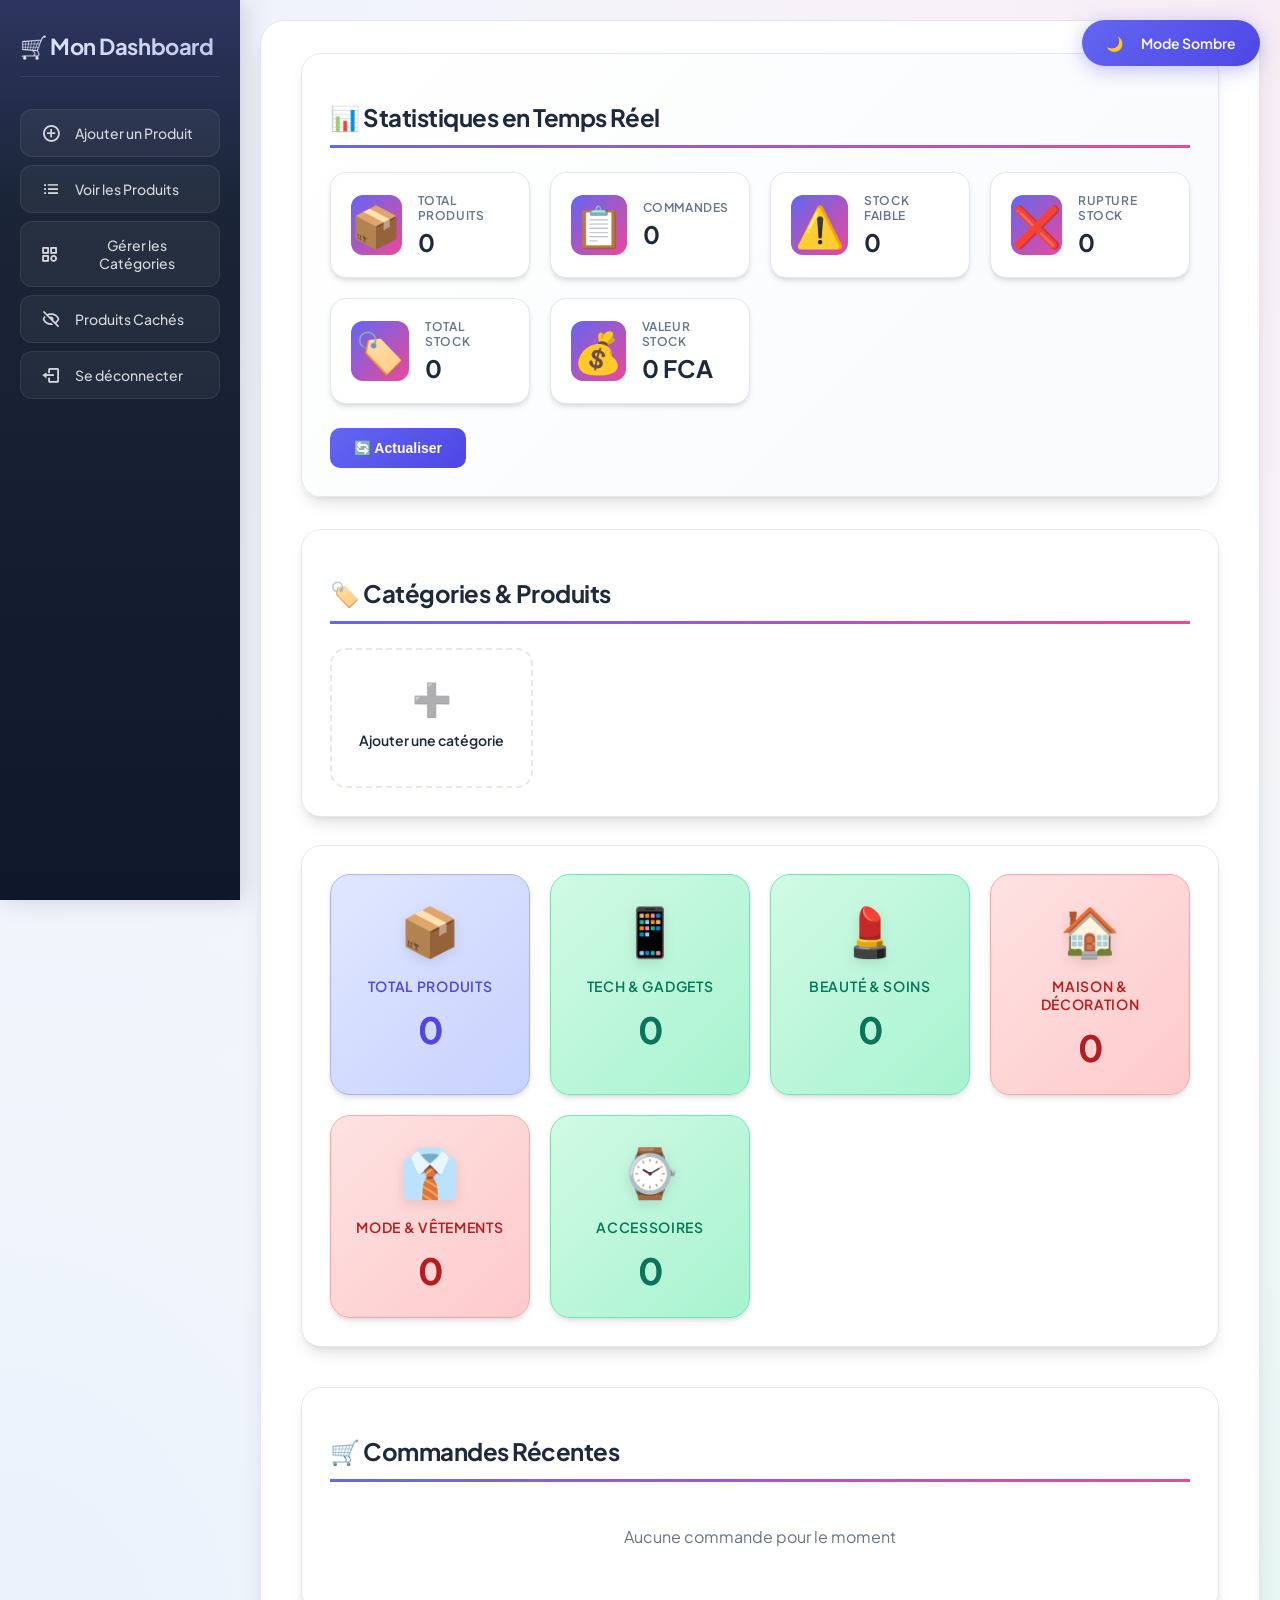
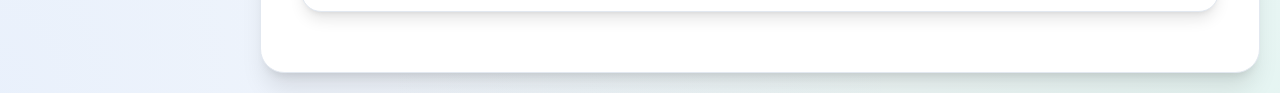
==== commit b789be3f: "Updates of the remaining files" ====
--- a/Admin Dashboard.html
+++ b/Admin Dashboard.html
@@ -69,6 +69,15 @@
         </div>
       </div>
       <button class="btn-refresh" onclick="refreshStats()">🔄 Actualiser</button>
+    </section>
+
+    <!-- Category Grid Section -->
+    <section aria-label="Category statistics" class="category-grid-section" id="categoryGridSection">
+      <h2 class="section-title">🏷️ Catégories & Produits</h2>
+      <div class="category-grid" id="categoryGrid">
+        <!-- Categories will be dynamically loaded here -->
+        <p style="text-align:center;padding:20px;color:var(--text-secondary);">Chargement des catégories...</p>
+      </div>
     </section>
 
     <section aria-label="Summary metrics" class="card-container">
@@ -449,17 +458,22 @@
       try {
         const response = await fetch(`${API_URL}?action=getStats`);
         const result = await response.json();
-        
+
         if (result.success && result.data) {
           const stats = result.data;
-          
+
           // Update real-time stats from database
           document.getElementById('statTotalProducts').textContent = stats.totalProducts || 0;
           document.getElementById('statLowStock').textContent = stats.lowStock || 0;
           document.getElementById('statOutOfStock').textContent = stats.outOfStock || 0;
           document.getElementById('statTotalStock').textContent = (stats.totalStock || 0).toLocaleString('fr-FR');
-          document.getElementById('statStockValue').textContent = (stats.stockValue || 0).toLocaleString('fr-FR') + ' FCA';
-          
+          // Fix: API returns totalStockValue, map to stockValue
+          document.getElementById('statStockValue').textContent = (stats.totalStockValue || 0).toLocaleString('fr-FR') + ' FCA';
+
+          // Update total orders from local storage (orders are stored by the main app)
+          const storedOrders = JSON.parse(localStorage.getItem('orders') || '[]');
+          document.getElementById('statTotalOrders').textContent = storedOrders.length || 0;
+
 // Update category counters from database
           if (stats.byCategory && stats.byCategory.length > 0) {
             stats.byCategory.forEach(cat => {
@@ -473,10 +487,10 @@
               }
             });
           }
-          
+
           // Update total
           document.getElementById("total").textContent = stats.totalProducts || 0;
-          
+
           return stats;
         }
       } catch (e) {
@@ -489,7 +503,7 @@
     function updateAllCounters() {
       // First try to load stats directly from database for accurate data
       loadStatsFromDatabase();
-      
+
       // Also calculate from local data as fallback
       const stats = {
         totalProducts: products.length,
@@ -503,7 +517,18 @@
         outOfStock: products.filter(p => !p.stock || p.stock === 0).length,
         totalOrders: orders.length
       };
-      
+
+      // Update main stat cards
+      document.getElementById("statTotalProducts").textContent = products.filter(p => !p.is_hidden).length;
+      document.getElementById("statTotalOrders").textContent = orders.length || 0;
+      document.getElementById("statLowStock").textContent = products.filter(p => p.stock > 0 && p.stock < 10 && !p.is_hidden).length;
+      document.getElementById("statOutOfStock").textContent = products.filter(p => !p.stock || p.stock === 0 && !p.is_hidden).length;
+      document.getElementById("statTotalStock").textContent = products.filter(p => !p.is_hidden).reduce((sum, p) => sum + (p.stock || 0), 0).toLocaleString('fr-FR');
+      
+      // Calculate stock value
+      const stockValue = products.filter(p => !p.is_hidden).reduce((sum, p) => sum + ((p.price || 0) * (p.stock || 0)), 0);
+      document.getElementById("statStockValue").textContent = stockValue.toLocaleString('fr-FR') + ' FCA';
+
       // Update category counters
       document.getElementById("total").textContent = products.filter(p => !p.is_hidden).length;
       document.getElementById("tech").textContent = products.filter(p => p.category === 'tech' && !p.is_hidden).length;
@@ -511,6 +536,84 @@
       document.getElementById("goods").textContent = products.filter(p => p.category === 'goods' && !p.is_hidden).length;
       document.getElementById("fashion").textContent = products.filter(p => p.category === 'fashion' && !p.is_hidden).length;
       document.getElementById("accessories").textContent = products.filter(p => p.category === 'accessories' && !p.is_hidden).length;
+
+      // Also update the category grid
+      renderCategoryGrid();
+    }
+
+    // ===== RENDER CATEGORY GRID WITH COUNTS =====
+    function renderCategoryGrid() {
+      const categoryGrid = document.getElementById('categoryGrid');
+      if (!categoryGrid) return;
+
+      // Get unique categories from products
+      const categoryMap = new Map();
+      
+      products.filter(p => !p.is_hidden).forEach(product => {
+        const cat = product.category || 'other';
+        if (!categoryMap.has(cat)) {
+          categoryMap.set(cat, { count: 0, name: cat });
+        }
+        categoryMap.get(cat).count++;
+      });
+
+      // Category display names and icons
+      const categoryInfo = {
+        'tech': { name: 'Tech & Gadgets', icon: '📱' },
+        'beauty': { name: 'Beauté & Soins', icon: '💄' },
+        'goods': { name: 'Maison & Décoration', icon: '🏠' },
+        'fashion': { name: 'Mode & Vêtements', icon: '👔' },
+        'accessories': { name: 'Accessoires', icon: '⌚' },
+        'other': { name: 'Autres', icon: '📦' }
+      };
+
+      if (categoryMap.size === 0) {
+        categoryGrid.innerHTML = `
+          <div class="category-grid-card add-new" onclick="showCategoryManagement()">
+            <span class="category-grid-icon">➕</span>
+            <span class="category-grid-name">Ajouter une catégorie</span>
+          </div>
+        `;
+        return;
+      }
+
+      let html = '';
+      categoryMap.forEach((data, key) => {
+        const info = categoryInfo[key] || categoryInfo.other;
+        html += `
+          <div class="category-grid-card" onclick="filterByCategoryGrid('${key}')">
+            <span class="category-grid-icon">${info.icon}</span>
+            <span class="category-grid-name">${info.name}</span>
+            <span class="category-grid-count">${data.count}</span>
+            <span class="category-grid-label">produit${data.count !== 1 ? 's' : ''}</span>
+          </div>
+        `;
+      });
+
+      // Add "add new" card
+      html += `
+        <div class="category-grid-card add-new" onclick="showCategoryManagement()">
+          <span class="category-grid-icon">➕</span>
+          <span class="category-grid-name">Ajouter</span>
+        </div>
+      `;
+
+      categoryGrid.innerHTML = html;
+    }
+
+    // Filter products by category from grid click
+    function filterByCategoryGrid(category) {
+      addProductSection.style.display = 'none';
+      productsSection.style.display = 'block';
+      searchInput.value = '';
+      
+      const filtered = products.filter(p => !p.is_hidden && p.category === category);
+      displayProducts(filtered);
+      
+      // Show message
+      showMessage(`📂 Affichage: ${category}`, 'success');
+      
+      productsSection.scrollIntoView({ behavior: 'smooth' });
     }
 
     // ===== RENDER RECENT ORDERS =====
--- a/style_dashboard.css
+++ b/style_dashboard.css
@@ -1247,3 +1247,126 @@
     padding: 20px;
   }
 }
+
+/* ===== CATEGORY GRID WITH COUNTERS ===== */
+.category-grid-section {
+  background: var(--bg-card);
+  border-radius: 20px;
+  padding: 28px;
+  box-shadow: var(--shadow-lg);
+  margin-bottom: 28px;
+  border: 1px solid var(--border-light);
+}
+
+.category-grid {
+  display: grid;
+  grid-template-columns: repeat(auto-fill, minmax(160px, 1fr));
+  gap: 16px;
+  margin-top: 20px;
+}
+
+.category-grid-card {
+  background: var(--bg-main);
+  border-radius: 16px;
+  padding: 20px;
+  text-align: center;
+  border: 2px solid var(--border-light);
+  transition: all 0.3s ease;
+  cursor: pointer;
+  position: relative;
+  overflow: hidden;
+}
+
+.category-grid-card::before {
+  content: '';
+  position: absolute;
+  top: 0;
+  left: 0;
+  right: 0;
+  height: 4px;
+  background: linear-gradient(90deg, var(--primary), var(--secondary));
+  transform: scaleX(0);
+  transition: transform 0.3s ease;
+}
+
+.category-grid-card:hover {
+  transform: translateY(-6px);
+  box-shadow: var(--shadow-lg);
+  border-color: var(--primary);
+}
+
+.category-grid-card:hover::before {
+  transform: scaleX(1);
+}
+
+.category-grid-icon {
+  font-size: 36px;
+  margin-bottom: 12px;
+  display: block;
+}
+
+.category-grid-name {
+  font-size: 14px;
+  font-weight: 600;
+  color: var(--text-primary);
+  margin-bottom: 8px;
+  line-height: 1.3;
+}
+
+.category-grid-count {
+  font-size: 28px;
+  font-weight: 700;
+  color: var(--primary);
+  line-height: 1;
+}
+
+.category-grid-label {
+  font-size: 11px;
+  color: var(--text-secondary);
+  text-transform: uppercase;
+  letter-spacing: 0.05em;
+  margin-top: 4px;
+}
+
+.category-grid-card.add-new {
+  border-style: dashed;
+  background: transparent;
+  display: flex;
+  flex-direction: column;
+  align-items: center;
+  justify-content: center;
+  min-height: 140px;
+}
+
+.category-grid-card.add-new:hover {
+  background: rgba(99, 102, 241, 0.05);
+  border-color: var(--primary);
+}
+
+.category-grid-card.add-new .category-grid-icon {
+  font-size: 32px;
+  opacity: 0.5;
+}
+
+@media (max-width: 600px) {
+  .category-grid {
+    grid-template-columns: repeat(2, 1fr);
+    gap: 12px;
+  }
+  
+  .category-grid-card {
+    padding: 16px;
+  }
+  
+  .category-grid-icon {
+    font-size: 28px;
+  }
+  
+  .category-grid-name {
+    font-size: 12px;
+  }
+  
+  .category-grid-count {
+    font-size: 22px;
+  }
+}
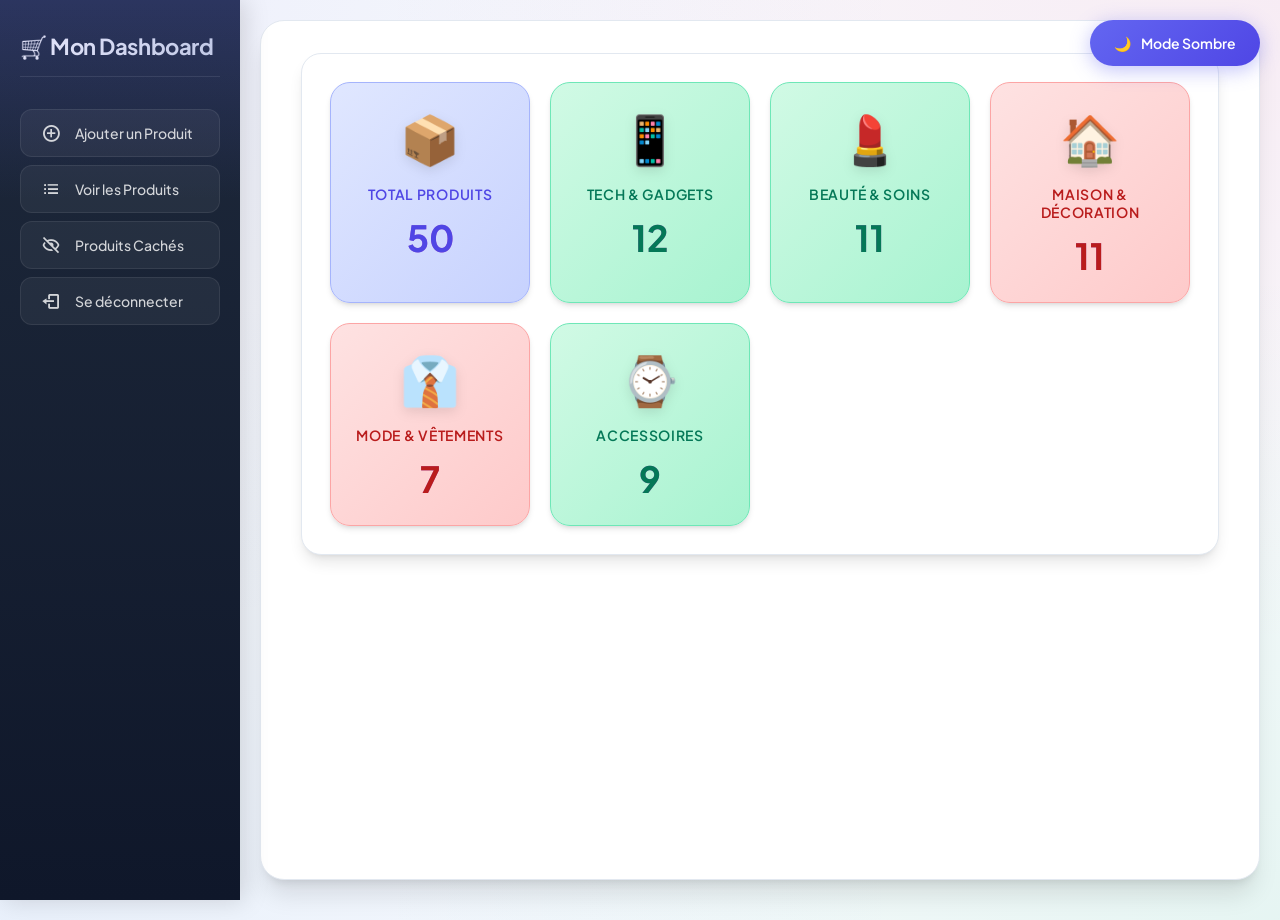
==== commit 1aedf74f: "Update Admin Dashboard.html update of the text of the deconnexion section" ====
--- a/Admin Dashboard.html
+++ b/Admin Dashboard.html
@@ -1,85 +1,24 @@
 <!DOCTYPE html>
 <html lang="fr">
 <head>
-  <meta charset="UTF-8">
-  <meta name="viewport" content="width=device-width, initial-scale=1.0">
-  <title>Admin Dashboard - Gestion de Boutique</title>
-  <link rel="stylesheet" href="./style_dashboard.css">
+  <meta charset="UTF-8" />
+  <title>Dashboard - Gestion des Produits</title>
+  <link rel="stylesheet" href="style_dashboard.css">
   <link href="https://unpkg.com/boxicons@2.1.4/css/boxicons.min.css" rel="stylesheet"/>
   <link rel="preconnect" href="https://fonts.googleapis.com">
   <link rel="preconnect" href="https://fonts.gstatic.com" crossorigin>
   <link href="https://fonts.googleapis.com/css2?family=Outfit:wght@300;400;500;600;700&family=Plus+Jakarta+Sans:wght@400;500;600;700&display=swap" rel="stylesheet">
 </head>
 <body>
-  <button class="theme-toggle" onclick="toggleTheme()"><span id="themeIcon">🌙</span><span id="themeText" style="margin-left: 8px;">Mode Sombre</span></button>
-<nav class="sidebar" aria-label="Sidebar menu">
+  <button class="theme-toggle" onclick="toggleTheme()"><span id="themeIcon">🌙</span><span id="themeText">Mode Sombre</span></button>
+  <nav class="sidebar" aria-label="Sidebar menu">
     <h3>🛒 Mon Dashboard</h3>
     <button type="button" onclick="showAddProductForm()"><i class="bx bx-plus-circle"></i> Ajouter un Produit</button>
     <button type="button" onclick="afficherFormulaire('afficher')"><i class='bx bx-list-ul'></i> Voir les Produits</button>
-    <button type="button" onclick="showCategoryManagement()"><i class="bx bx-category"></i> Gérer les Catégories</button>
     <button type="button" onclick="showHiddenProducts()"><i class="bx bx-hide"></i> Produits Cachés</button>
     <button type="button" onclick="showLogoutPopup()"><i class="bx bx-log-out"></i> Se déconnecter</button>
   </nav>
   <main class="dashboard" role="main">
-    <!-- Real-time Stats Section -->
-    <section aria-label="Real-time statistics" class="stats-section">
-      <h2 class="section-title">📊 Statistiques en Temps Réel</h2>
-      <div class="stats-grid">
-        <div class="stat-card">
-          <div class="stat-icon">📦</div>
-          <div class="stat-info">
-            <h3>Total Produits</h3>
-            <p class="stat-value" id="statTotalProducts">0</p>
-          </div>
-        </div>
-        <div class="stat-card">
-          <div class="stat-icon">📋</div>
-          <div class="stat-info">
-            <h3>Commandes</h3>
-            <p class="stat-value" id="statTotalOrders">0</p>
-          </div>
-        </div>
-        <div class="stat-card">
-          <div class="stat-icon">⚠️</div>
-          <div class="stat-info">
-            <h3>Stock Faible</h3>
-            <p class="stat-value" id="statLowStock">0</p>
-          </div>
-        </div>
-        <div class="stat-card">
-          <div class="stat-icon">❌</div>
-          <div class="stat-info">
-            <h3>Rupture Stock</h3>
-            <p class="stat-value" id="statOutOfStock">0</p>
-          </div>
-        </div>
-        <div class="stat-card">
-          <div class="stat-icon">🏷️</div>
-          <div class="stat-info">
-            <h3>Total Stock</h3>
-            <p class="stat-value" id="statTotalStock">0</p>
-          </div>
-        </div>
-        <div class="stat-card">
-          <div class="stat-icon">💰</div>
-          <div class="stat-info">
-            <h3>Valeur Stock</h3>
-            <p class="stat-value" id="statStockValue">0 FCA</p>
-          </div>
-        </div>
-      </div>
-      <button class="btn-refresh" onclick="refreshStats()">🔄 Actualiser</button>
-    </section>
-
-    <!-- Category Grid Section -->
-    <section aria-label="Category statistics" class="category-grid-section" id="categoryGridSection">
-      <h2 class="section-title">🏷️ Catégories & Produits</h2>
-      <div class="category-grid" id="categoryGrid">
-        <!-- Categories will be dynamically loaded here -->
-        <p style="text-align:center;padding:20px;color:var(--text-secondary);">Chargement des catégories...</p>
-      </div>
-    </section>
-
     <section aria-label="Summary metrics" class="card-container">
       <article class="card employee">
         <div class="icon">📦</div>
@@ -112,15 +51,6 @@
         <p><span id="accessories">0</span></p>
       </article>
     </section>
-
-    <!-- Recent Orders Section -->
-    <section id="ordersSection" class="orders-section">
-      <h2 class="section-title">🛒 Commandes Récentes</h2>
-      <div id="recentOrdersContainer">
-        <p style="text-align:center;padding:20px;color:var(--text-secondary);">Chargement des commandes...</p>
-      </div>
-    </section>
-
     <section id="addProductSection" style="display:none;">
       <h2 class="section-title">✨ Ajouter un Nouveau Produit</h2>
       <form id="addProductForm" onsubmit="addProduct(event)">
@@ -229,47 +159,6 @@
           <tbody></tbody>
         </table>
       </div>
-</section>
-    <section id="categorySection" style="display:none;">
-      <h2 class="section-title">🏷️ Gérer les Catégories</h2>
-      
-      <!-- Add Category Form -->
-      <div class="category-form-container">
-        <h3>➕ Ajouter une Nouvelle Catégorie</h3>
-        <form id="addCategoryForm" onsubmit="addCategory(event)">
-          <div class="form-row">
-            <div class="form-group">
-              <label>Nom de la Catégorie *</label>
-              <input type="text" id="categoryName" required placeholder="Ex: Sports & Fitness">
-            </div>
-            <div class="form-group">
-              <label>Code Identifiant</label>
-              <input type="text" id="categoryCode" placeholder="Ex: sports (optionnel)">
-              <small style="color:var(--text-secondary);">Laissez vide pour générer automatiquement</small>
-            </div>
-          </div>
-          <div class="form-group">
-            <label>Description</label>
-            <textarea id="categoryDescription" rows="2" placeholder="Description de la catégorie..."></textarea>
-          </div>
-          <div class="form-group">
-            <label>URL de l'Image (optionnel)</label>
-            <input type="url" id="categoryImage" placeholder="https://exemple.com/image.jpg">
-          </div>
-          <div class="form-buttons">
-            <button type="submit" class="btn-primary">➕ Ajouter la Catégorie</button>
-            <button type="button" class="btn-secondary" onclick="document.getElementById('addCategoryForm').reset()">🗑️ Réinitialiser</button>
-          </div>
-        </form>
-      </div>
-
-      <!-- Categories List -->
-      <div class="categories-list-container">
-        <h3>📋 Catégories Existantes</h3>
-        <div id="categoriesList">
-          <p style="text-align:center;padding:20px;color:var(--text-secondary);">Chargement des catégories...</p>
-        </div>
-      </div>
     </section>
   </main>
   <div id="editModal" style="display:none;">
@@ -346,7 +235,7 @@
   <div id="modalOverlay">
     <div id="modalContent">
       <h3>🚪 Confirmer la déconnexion</h3>
-      <p>Voulez-vous vraiment vous déconnecter ?</p>
+      <p>Voulez-vous vraiment vous déconnecter s'il vous plaît ?</p>
       <div id="modalButtons">
         <button class="btn-primary" id="btnConfirmLogout" onclick="window.location.href='Index.html'">Oui, se déconnecter</button>
         <button class="btn-secondary" id="btnCancelLogout" onclick="hideLogoutPopup()">Annuler</button>
@@ -354,12 +243,9 @@
     </div>
   </div>
   <div id="messageBox" style="display:none;"></div>
-
+  <script src="products.js"></script>
   <script>
-    // API Configuration - Using absolute path
-    const API_URL = '/Application%20de%20boutique%20en%20ligne%20/api.php';
     let products = [];
-    let orders = [];
     const tbody = document.querySelector("#dataTable tbody");
     const hiddenProductsSection = document.getElementById("hiddenProductsSection");
     const hiddenTableBody = document.querySelector("#hiddenDataTable tbody");
@@ -367,402 +253,43 @@
     const addProductSection = document.getElementById("addProductSection");
     const searchInput = document.getElementById("searchInput");
 
-    // ===== INITIALIZE =====
-    async function init() {
-      loadTheme();
-      await loadProductsFromDatabase();
-      await loadOrders();
-      await loadCategoriesForProducts(); // Load categories for product dropdowns
-      updateAllCounters();
-      
-      // Listen for stats updates from other tabs
-      window.addEventListener('storage', (e) => {
-        if (e.key === 'adminProductStats') {
-          updateAllCounters();
-        }
-      });
-      
-      // Also listen for custom events
-      window.addEventListener('adminStatsUpdate', (e) => {
-        updateAllCounters();
-      });
-    }
-
-    // ===== LOAD PRODUCTS FROM DATABASE =====
-async function loadProductsFromDatabase() {
-      try {
-        const response = await fetch(`${API_URL}?action=getProducts`);
-        const result = await response.json();
-
-        // Helper function to decode HTML entities
-        function decodeEntities(html) {
-          if (!html) return html;
-          const txt = document.createElement('textarea');
-          txt.innerHTML = html;
-          return txt.value;
-        }
-
-        if (result.success && result.data) {
-          products = result.data.map(p => ({
-            id: p.id,
-            name: decodeEntities(p.name),
-            description: decodeEntities(p.description || p.desc),
-            price: p.price,
-            old_price: p.oldPrice || p.old_price,
-            category: p.category,
-            image: decodeEntities(p.image),
-            rating: p.rating,
-            stock: p.stock,
-            badge: decodeEntities(p.badge),
-            is_featured: p.isFeatured || p.is_featured,
-            is_hidden: false
-          }));
-
-          // Cache locally
-          localStorage.setItem('cachedProducts', JSON.stringify(products));
-          console.log('✅ Products loaded from database:', products.length);
-        }
-      } catch (e) {
-        console.error('Database error:', e);
-        // Try cache
-        const cached = localStorage.getItem('cachedProducts');
-        if (cached) {
-          products = JSON.parse(cached);
-          console.log('Products loaded from cache');
-        }
-      }
-    }
-
-    // ===== LOAD ORDERS =====
-    async function loadOrders() {
-      try {
-        // Get orders from localStorage (created by index.html)
-        orders = JSON.parse(localStorage.getItem('orders')) || [];
-        renderRecentOrders();
-      } catch (e) {
-        console.error('Error loading orders:', e);
-        orders = [];
-      }
-    }
-
-    // ===== REFRESH STATS =====
-    async function refreshStats() {
-      await loadProductsFromDatabase();
-      await loadOrders();
-      updateAllCounters();
-      showMessage('🔄 Statistiques actualisées!', 'success');
-    }
-
-    // ===== LOAD STATS FROM DATABASE =====
-    async function loadStatsFromDatabase() {
-      try {
-        const response = await fetch(`${API_URL}?action=getStats`);
-        const result = await response.json();
-
-        if (result.success && result.data) {
-          const stats = result.data;
-
-          // Update real-time stats from database
-          document.getElementById('statTotalProducts').textContent = stats.totalProducts || 0;
-          document.getElementById('statLowStock').textContent = stats.lowStock || 0;
-          document.getElementById('statOutOfStock').textContent = stats.outOfStock || 0;
-          document.getElementById('statTotalStock').textContent = (stats.totalStock || 0).toLocaleString('fr-FR');
-          // Fix: API returns totalStockValue, map to stockValue
-          document.getElementById('statStockValue').textContent = (stats.totalStockValue || 0).toLocaleString('fr-FR') + ' FCA';
-
-          // Update total orders from local storage (orders are stored by the main app)
-          const storedOrders = JSON.parse(localStorage.getItem('orders') || '[]');
-          document.getElementById('statTotalOrders').textContent = storedOrders.length || 0;
-
-// Update category counters from database
-          if (stats.byCategory && stats.byCategory.length > 0) {
-            stats.byCategory.forEach(cat => {
-              const count = cat.count || 0;
-              switch(cat.category) {
-                case 'tech': document.getElementById("tech").textContent = count; break;
-                case 'beauty': document.getElementById("beauty").textContent = count; break;
-                case 'goods': document.getElementById("goods").textContent = count; break;
-                case 'fashion': document.getElementById("fashion").textContent = count; break;
-                case 'accessories': document.getElementById("accessories").textContent = count; break;
-              }
-            });
-          }
-
-          // Update total
-          document.getElementById("total").textContent = stats.totalProducts || 0;
-
-          return stats;
-        }
-      } catch (e) {
-        console.warn('Failed to load stats from database:', e);
-      }
-      return null;
-    }
-
-    // ===== UPDATE ALL COUNTERS =====
-    function updateAllCounters() {
-      // First try to load stats directly from database for accurate data
-      loadStatsFromDatabase();
-
-      // Also calculate from local data as fallback
-      const stats = {
-        totalProducts: products.length,
-        tech: products.filter(p => p.category === 'tech').length,
-        beauty: products.filter(p => p.category === 'beauty').length,
-        goods: products.filter(p => p.category === 'goods').length,
-        fashion: products.filter(p => p.category === 'fashion').length,
-        accessories: products.filter(p => p.category === 'accessories').length,
-        totalStock: products.reduce((sum, p) => sum + (p.stock || 0), 0),
-        lowStock: products.filter(p => p.stock > 0 && p.stock < 10).length,
-        outOfStock: products.filter(p => !p.stock || p.stock === 0).length,
-        totalOrders: orders.length
-      };
-
-      // Update main stat cards
-      document.getElementById("statTotalProducts").textContent = products.filter(p => !p.is_hidden).length;
-      document.getElementById("statTotalOrders").textContent = orders.length || 0;
-      document.getElementById("statLowStock").textContent = products.filter(p => p.stock > 0 && p.stock < 10 && !p.is_hidden).length;
-      document.getElementById("statOutOfStock").textContent = products.filter(p => !p.stock || p.stock === 0 && !p.is_hidden).length;
-      document.getElementById("statTotalStock").textContent = products.filter(p => !p.is_hidden).reduce((sum, p) => sum + (p.stock || 0), 0).toLocaleString('fr-FR');
-      
-      // Calculate stock value
-      const stockValue = products.filter(p => !p.is_hidden).reduce((sum, p) => sum + ((p.price || 0) * (p.stock || 0)), 0);
-      document.getElementById("statStockValue").textContent = stockValue.toLocaleString('fr-FR') + ' FCA';
-
-      // Update category counters
-      document.getElementById("total").textContent = products.filter(p => !p.is_hidden).length;
-      document.getElementById("tech").textContent = products.filter(p => p.category === 'tech' && !p.is_hidden).length;
-      document.getElementById("beauty").textContent = products.filter(p => p.category === 'beauty' && !p.is_hidden).length;
-      document.getElementById("goods").textContent = products.filter(p => p.category === 'goods' && !p.is_hidden).length;
-      document.getElementById("fashion").textContent = products.filter(p => p.category === 'fashion' && !p.is_hidden).length;
-      document.getElementById("accessories").textContent = products.filter(p => p.category === 'accessories' && !p.is_hidden).length;
-
-      // Also update the category grid
-      renderCategoryGrid();
-    }
-
-    // ===== RENDER CATEGORY GRID WITH COUNTS =====
-    function renderCategoryGrid() {
-      const categoryGrid = document.getElementById('categoryGrid');
-      if (!categoryGrid) return;
-
-      // Get unique categories from products
-      const categoryMap = new Map();
-      
-      products.filter(p => !p.is_hidden).forEach(product => {
-        const cat = product.category || 'other';
-        if (!categoryMap.has(cat)) {
-          categoryMap.set(cat, { count: 0, name: cat });
-        }
-        categoryMap.get(cat).count++;
-      });
-
-      // Category display names and icons
-      const categoryInfo = {
-        'tech': { name: 'Tech & Gadgets', icon: '📱' },
-        'beauty': { name: 'Beauté & Soins', icon: '💄' },
-        'goods': { name: 'Maison & Décoration', icon: '🏠' },
-        'fashion': { name: 'Mode & Vêtements', icon: '👔' },
-        'accessories': { name: 'Accessoires', icon: '⌚' },
-        'other': { name: 'Autres', icon: '📦' }
-      };
-
-      if (categoryMap.size === 0) {
-        categoryGrid.innerHTML = `
-          <div class="category-grid-card add-new" onclick="showCategoryManagement()">
-            <span class="category-grid-icon">➕</span>
-            <span class="category-grid-name">Ajouter une catégorie</span>
-          </div>
-        `;
-        return;
-      }
-
-      let html = '';
-      categoryMap.forEach((data, key) => {
-        const info = categoryInfo[key] || categoryInfo.other;
-        html += `
-          <div class="category-grid-card" onclick="filterByCategoryGrid('${key}')">
-            <span class="category-grid-icon">${info.icon}</span>
-            <span class="category-grid-name">${info.name}</span>
-            <span class="category-grid-count">${data.count}</span>
-            <span class="category-grid-label">produit${data.count !== 1 ? 's' : ''}</span>
-          </div>
-        `;
-      });
-
-      // Add "add new" card
-      html += `
-        <div class="category-grid-card add-new" onclick="showCategoryManagement()">
-          <span class="category-grid-icon">➕</span>
-          <span class="category-grid-name">Ajouter</span>
-        </div>
-      `;
-
-      categoryGrid.innerHTML = html;
-    }
-
-    // Filter products by category from grid click
-    function filterByCategoryGrid(category) {
-      addProductSection.style.display = 'none';
-      productsSection.style.display = 'block';
-      searchInput.value = '';
-      
-      const filtered = products.filter(p => !p.is_hidden && p.category === category);
-      displayProducts(filtered);
-      
-      // Show message
-      showMessage(`📂 Affichage: ${category}`, 'success');
-      
-      productsSection.scrollIntoView({ behavior: 'smooth' });
-    }
-
-    // ===== RENDER RECENT ORDERS =====
-    function renderRecentOrders() {
-      const container = document.getElementById('recentOrdersContainer');
-      
-      if (orders.length === 0) {
-        container.innerHTML = '<p style="text-align:center;padding:20px;color:var(--text-secondary);">Aucune commande pour le moment</p>';
-        return;
-      }
-      
-      // Sort by date (newest first)
-      const sortedOrders = [...orders].sort((a, b) => new Date(b.date) - new Date(a.date)).slice(0, 10);
-      
-      container.innerHTML = `
-        <table class="orders-table">
-          <thead>
-            <tr>
-              <th># Commande</th>
-              <th>Date</th>
-              <th>Articles</th>
-              <th>Total</th>
-              <th>Paiement</th>
-              <th>Status</th>
-            </tr>
-          </thead>
-          <tbody>
-            ${sortedOrders.map(order => `
-              <tr>
-                <td><strong>#${order.id}</strong></td>
-                <td>${new Date(order.date).toLocaleDateString('fr-FR')}</td>
-                <td>${order.items ? order.items.length : 0} produit(s)</td>
-                <td><strong>${(order.total || 0).toLocaleString('fr-FR')} FCA</strong></td>
-                <td>${getPaymentMethodLabel(order.method)}</td>
-                <td><span class="status-badge status-${order.status}">${getStatusLabel(order.status)}</span></td>
-              </tr>
-            `).join('')}
-          </tbody>
-        </table>
-      `;
-    }
-
-    function getPaymentMethodLabel(method) {
-      const labels = {
-        'orange-money': '💫 Orange Money',
-        'mtn-mobile': '📱 MTN Mobile',
-        'bank-transfer': '🏦 Virement',
-        'cash-delivery': '💵 Livraison'
-      };
-      return labels[method] || method;
-    }
-
-    function getStatusLabel(status) {
-      const labels = {
-        'confirmed': 'Confirmée',
-        'processing': 'En cours',
-        'shipped': 'Expédiée',
-        'delivered': 'Livrée',
-        'cancelled': 'Annulée'
-      };
-      return labels[status] || status;
-    }
-
-    // ===== DATABASE OPERATIONS =====
-    async function updateStockInDatabase(productId, newStock) {
-      try {
-        const response = await fetch(`${API_URL}?action=updateStock`, {
-          method: 'POST',
-          headers: { 'Content-Type': 'application/json' },
-          body: JSON.stringify({ id: productId, stock: newStock })
-        });
-        const result = await response.json();
-        return result.success;
-      } catch (e) {
-        console.error('Failed to update stock:', e);
-        return false;
-      }
-    }
-
-    async function updateProductInDatabase(productId, productData) {
-      try {
-        const response = await fetch(`${API_URL}?action=updateProduct`, {
-          method: 'POST',
-          headers: { 'Content-Type': 'application/json' },
-          body: JSON.stringify({ id: productId, ...productData })
-        });
-        const result = await response.json();
-        return result.success;
-      } catch (e) {
-        console.error('Failed to update product:', e);
-        return false;
-      }
-    }
-
-    async function addProductToDatabase(productData) {
-      try {
-        const response = await fetch(`${API_URL}?action=addProduct`, {
-          method: 'POST',
-          headers: { 'Content-Type': 'application/json' },
-          body: JSON.stringify(productData)
-        });
-        const result = await response.json();
-        return result.success;
-      } catch (e) {
-        console.error('Failed to add product:', e);
-        return false;
-      }
-    }
-
-    async function deleteProductFromDatabase(productId) {
-      try {
-        const response = await fetch(`${API_URL}?action=deleteProduct&id=${productId}`, {
-          method: 'DELETE'
-        });
-        const result = await response.json();
-        return result.success;
-      } catch (e) {
-        console.error('Failed to delete product:', e);
-        return false;
-      }
-    }
-
-function toggleTheme() {
+    function toggleTheme() {
       const html = document.documentElement;
       const icon = document.getElementById('themeIcon');
       const text = document.getElementById('themeText');
       if (html.getAttribute('data-theme') === 'dark') {
         html.setAttribute('data-theme', 'light');
-        if (icon) icon.textContent = '🌙';
-        if (text) text.textContent = 'Mode Sombre';
+        icon.textContent = '🌙';
+        text.textContent = 'Mode Sombre';
         localStorage.setItem('theme', 'light');
       } else {
         html.setAttribute('data-theme', 'dark');
-        if (icon) icon.textContent = '☀️';
-        if (text) text.textContent = 'Mode Clair';
+        icon.textContent = '☀️';
+        text.textContent = 'Mode Clair';
         localStorage.setItem('theme', 'dark');
       }
     }
 
-function loadTheme() {
+    function loadTheme() {
       const savedTheme = localStorage.getItem('theme');
-      const themeIcon = document.getElementById('themeIcon');
-      const themeText = document.getElementById('themeText');
       if (savedTheme === 'dark') {
         document.documentElement.setAttribute('data-theme', 'dark');
-        if (themeIcon) themeIcon.textContent = '☀️';
-        if (themeText) themeText.textContent = 'Mode Clair';
-      }
-    }
+        document.getElementById('themeIcon').textContent = '☀️';
+        document.getElementById('themeText').textContent = 'Mode Clair';
+      }
+    }
+
+    function loadFromProductsJS() {
+      if (typeof productsData !== 'undefined') {
+        products = productsData.map(p => ({ id: p.id, name: p.name, description: p.desc, price: p.price, old_price: p.oldPrice, category: p.category, image: p.image, rating: p.rating, stock: p.stock, badge: p.badge, is_featured: p.isFeatured, is_hidden: false }));
+      } else {
+        const saved = localStorage.getItem("products");
+        if (saved) products = JSON.parse(saved);
+      }
+      updateCounters(products);
+    }
+
+    function init() { loadTheme(); loadFromProductsJS(); }
 
     function showAddProductForm() { 
       addProductSection.style.display = 'block'; 
@@ -772,10 +299,10 @@
     }
     function hideAddProductForm() { addProductSection.style.display = 'none'; }
 
-    async function addProduct(event) {
+    function addProduct(event) {
       event.preventDefault();
-      
       const newProduct = {
+        id: products.length > 0 ? Math.max(...products.map(p => p.id)) + 1 : 1,
         name: document.getElementById('productName').value,
         description: document.getElementById('productDescription').value,
         price: parseFloat(document.getElementById('productPrice').value),
@@ -785,38 +312,18 @@
         rating: parseFloat(document.getElementById('productRating').value) || 0,
         image: document.getElementById('productImage').value || 'https://via.placeholder.com/150',
         badge: document.getElementById('productBadge').value || null,
-        is_featured: document.getElementById('productFeatured').value === '1'
+        is_featured: document.getElementById('productFeatured').value === '1',
+        is_hidden: false
       };
-      
-      // Try to save to database first
-      const savedToDB = await addProductToDatabase(newProduct);
-      
-      if (savedToDB) {
-        // Reload products from database to get the correct ID
-        await loadProductsFromDatabase();
-        showMessage('✅ Produit ajouté dans la base de données!', 'success');
-      } else {
-        // Fallback to local array if database fails
-        newProduct.id = products.length > 0 ? Math.max(...products.map(p => p.id)) + 1 : 1;
-        newProduct.is_hidden = false;
-        products.push(newProduct);
-        showMessage('✅ Produit ajouté (mode local)!', 'success');
-      }
-      
-      // Notify other tabs
-      localStorage.setItem('adminProductStats', Date.now());
-      window.dispatchEvent(new Event('adminStatsUpdate'));
-      
+      products.push(newProduct);
+      localStorage.setItem("products", JSON.stringify(products));
+      showMessage('✅ Produit ajouté avec succès!', 'success');
       document.getElementById('addProductForm').reset();
-      updateAllCounters();
-      
-      setTimeout(() => { 
-        hideAddProductForm(); 
-        afficherFormulaire('afficher'); 
-      }, 1500);
-    }
-
-    async function editProduct(id) {
+      updateCounters(products);
+      setTimeout(() => { hideAddProductForm(); afficherFormulaire('afficher'); }, 1500);
+    }
+
+    function editProduct(id) {
       const product = products.find(p => p.id === id);
       if (!product) return;
       document.getElementById('editProductId').value = id;
@@ -835,45 +342,17 @@
 
     function closeEditModal() { document.getElementById('editModal').style.display = 'none'; }
 
-    async function saveProductEdit(event) {
+    function saveProductEdit(event) {
       event.preventDefault();
       const id = parseInt(document.getElementById('editProductId').value);
       const index = products.findIndex(p => p.id === id);
-      
       if (index !== -1) {
-        const updatedProduct = { 
-          name: document.getElementById('editName').value, 
-          category: document.getElementById('editCategory').value, 
-          description: document.getElementById('editDescription').value, 
-          price: parseFloat(document.getElementById('editPrice').value), 
-          old_price: parseFloat(document.getElementById('editOldPrice').value) || null, 
-          stock: parseInt(document.getElementById('editStock').value), 
-          rating: parseFloat(document.getElementById('editRating').value) || 0, 
-          image: document.getElementById('editImage').value, 
-          badge: document.getElementById('editBadge').value || null, 
-          is_featured: document.getElementById('editFeatured').value === '1',
-          in_stock: parseInt(document.getElementById('editStock').value) > 0 ? 1 : 0
-        };
-        
-        // Update local array first
-        products[index] = { ...products[index], ...updatedProduct };
-        
-        // Update in database
-        const updated = await updateProductInDatabase(id, updatedProduct);
-        
-        if (updated) {
-          showMessage('✅ Produit modifié dans la base de données!', 'success');
-        } else {
-          showMessage('✅ Produit modifié (mode local)!', 'success');
-        }
-        
+        products[index] = { ...products[index], name: document.getElementById('editName').value, category: document.getElementById('editCategory').value, description: document.getElementById('editDescription').value, price: parseFloat(document.getElementById('editPrice').value), old_price: parseFloat(document.getElementById('editOldPrice').value) || null, stock: parseInt(document.getElementById('editStock').value), rating: parseFloat(document.getElementById('editRating').value) || 0, image: document.getElementById('editImage').value, badge: document.getElementById('editBadge').value || null, is_featured: document.getElementById('editFeatured').value === '1' };
+        localStorage.setItem("products", JSON.stringify(products));
+        showMessage('✅ Produit modifié avec succès!', 'success');
         closeEditModal();
         displayProducts(products);
-        updateAllCounters();
-        
-        // Notify other tabs
-        localStorage.setItem('adminProductStats', Date.now());
-        window.dispatchEvent(new Event('adminStatsUpdate'));
+        updateCounters(products);
       }
     }
 
@@ -881,32 +360,20 @@
       const index = products.findIndex(p => p.id === id);
       if (index !== -1) {
         products[index].is_hidden = !products[index].is_hidden;
+        localStorage.setItem("products", JSON.stringify(products));
         showMessage(products[index].is_hidden ? '👁️ Produit caché!' : '✅ Produit affiché!', 'success');
         displayProducts(products);
-        updateAllCounters();
+        updateCounters(products);
       }
     }
 
     function deleteProduct(productId) {
       if (confirm("Êtes-vous sûr de vouloir supprimer ce produit?")) {
-        // Try to delete from database first
-        deleteProductFromDatabase(productId).then(async (deleted) => {
-          if (deleted) {
-            // Reload from database
-            await loadProductsFromDatabase();
-            showMessage('🗑️ Produit supprimé de la base de données!', 'success');
-          } else {
-            // Fallback to local delete
-            products = products.filter(p => p.id != productId);
-            showMessage('🗑️ Produit supprimé (mode local)!', 'success');
-          }
-          displayProducts(products.filter(p => !p.is_hidden));
-          updateAllCounters();
-          
-          // Notify other tabs
-          localStorage.setItem('adminProductStats', Date.now());
-          window.dispatchEvent(new Event('adminStatsUpdate'));
-        });
+        products = products.filter(p => p.id != productId);
+        localStorage.setItem("products", JSON.stringify(products));
+        displayProducts(products.filter(p => !p.is_hidden));
+        updateCounters(products);
+        showMessage('🗑️ Produit supprimé!', 'success');
       }
     }
 
@@ -937,30 +404,22 @@
       const index = products.findIndex(p => p.id === id);
       if (index !== -1) {
         products[index].is_hidden = false;
+        localStorage.setItem("products", JSON.stringify(products));
         showMessage('✅ Produit affiché!', 'success');
         displayHiddenProducts();
-        updateAllCounters();
-      }
-    }
-
-function displayProducts(productsToDisplay) {
+        updateCounters(products);
+      }
+    }
+
+    function displayProducts(productsToDisplay) {
       tbody.innerHTML = "";
       const visibleProducts = productsToDisplay.filter(p => !p.is_hidden);
       if (visibleProducts.length === 0) { tbody.innerHTML = '<tr><td colspan="9" style="text-align:center;padding:40px;color:var(--text-secondary);">Aucun produit</td></tr>'; return; }
-      
-      // Helper function to decode HTML entities
-      function decodeHTML(html) {
-        const txt = document.createElement('textarea');
-        txt.innerHTML = html;
-        return txt.value;
-      }
-      
       visibleProducts.forEach(product => {
         const price = typeof product.price === 'number' ? product.price.toLocaleString('fr-FR') + ' FCA' : product.price;
         const oldPrice = product.old_price ? product.old_price.toLocaleString('fr-FR') + ' FCA' : '-';
-        const stockClass = product.stock === 0 ? 'out-of-stock' : (product.stock < 10 ? 'low-stock' : 'in-stock');
         const row = document.createElement("tr");
-        row.innerHTML = '<td>'+product.id+'</td><td><img src="'+decodeHTML(product.image)+'" alt="'+decodeHTML(product.name)+'" onerror="this.src=\'https://via.placeholder.com/50\'"></td><td>'+decodeHTML(product.name)+'</td><td style="font-weight:bold;">'+price+'</td><td><span style="text-decoration:line-through;color:var(--text-secondary);font-size:12px;">'+oldPrice+'</span></td><td>'+getCategoryLabel(product.category)+'</td><td class="'+stockClass+'">'+product.stock+'</td><td>⭐ '+(product.rating || '-')+'</td><td><button class="btn-edit" onclick="editProduct('+product.id+')">✏️</button><button class="btn-hide" onclick="toggleProductVisibility('+product.id+')">'+(product.is_hidden ? '👁️' : '👁️‍🗨️')+'</button><button class="btn-delete" onclick="deleteProduct('+product.id+')">🗑️</button></td>';
+        row.innerHTML = '<td>'+product.id+'</td><td><img src="'+product.image+'" alt="'+product.name+'" onerror="this.src=\'https://via.placeholder.com/50\'"></td><td>'+product.name+'</td><td style="font-weight:bold;">'+price+'</td><td><span style="text-decoration:line-through;color:var(--text-secondary);font-size:12px;">'+oldPrice+'</span></td><td>'+getCategoryLabel(product.category)+'</td><td>'+product.stock+'</td><td>⭐ '+(product.rating || '-')+'</td><td><button class="btn-edit" onclick="editProduct('+product.id+')">✏️</button><button class="btn-hide" onclick="toggleProductVisibility('+product.id+')">'+(product.is_hidden ? '👁️' : '👁️‍🗨️')+'</button><button class="btn-delete" onclick="deleteProduct('+product.id+')">🗑️</button></td>';
         tbody.appendChild(row);
       });
     }
@@ -968,7 +427,7 @@
     function getCategoryLabel(category) { const labels = { 'tech': '📱 Tech', 'beauty': '💄 Beauté', 'goods': '🏠 Maison', 'fashion': '👔 Mode', 'accessories': '⌚ Accessoires' }; return labels[category] || category; }
 
     function updateCounters(productsArr) {
-      if (!productsArr) productsArr = products;
+      if (!productsArr) productsArr = [];
       document.getElementById("total").textContent = productsArr.filter(p => !p.is_hidden).length;
       document.getElementById("tech").textContent = productsArr.filter(p => p.category === 'tech' && !p.is_hidden).length;
       document.getElementById("beauty").textContent = productsArr.filter(p => p.category === 'beauty' && !p.is_hidden).length;
@@ -1001,166 +460,6 @@
       messageBox.style.display = 'block'; 
       setTimeout(() => messageBox.style.display = 'none', 3000); 
     }
-
-    // ===== CATEGORY MANAGEMENT =====
-    let categories = [];
-    const categorySection = document.getElementById("categorySection");
-    const categoriesList = document.getElementById("categoriesList");
-
-    async function showCategoryManagement() {
-      addProductSection.style.display = 'none';
-      productsSection.style.display = 'none';
-      hiddenProductsSection.style.display = 'none';
-      categorySection.style.display = 'block';
-      await loadCategories();
-      categorySection.scrollIntoView({ behavior: "smooth" });
-    }
-
-    async function loadCategories() {
-      try {
-        const response = await fetch(`${API_URL}?action=getCategories`);
-        const result = await response.json();
-        
-        if (result.success && result.data) {
-          categories = result.data;
-          renderCategories();
-        }
-      } catch (e) {
-        console.error('Error loading categories:', e);
-        categoriesList.innerHTML = '<p style="text-align:center;padding:20px;color:var(--error);">Erreur lors du chargement des catégories</p>';
-      }
-    }
-
-    function renderCategories() {
-      if (categories.length === 0) {
-        categoriesList.innerHTML = '<p style="text-align:center;padding:20px;color:var(--text-secondary);">Aucune catégorie trouvée</p>';
-        return;
-      }
-
-      categoriesList.innerHTML = `
-        <div class="categories-grid">
-          ${categories.map(cat => `
-            <div class="category-card">
-              <div class="category-info">
-                <h4>${cat.name}</h4>
-                <p class="category-code">${cat.name_en || ''}</p>
-                <p class="category-desc">${cat.description || 'Aucune description'}</p>
-              </div>
-              <div class="category-actions">
-                <button class="btn-delete" onclick="deleteCategory(${cat.id})" title="Supprimer">
-                  🗑️ Supprimer
-                </button>
-              </div>
-            </div>
-          `).join('')}
-        </div>
-      `;
-    }
-
-    async function addCategory(event) {
-      event.preventDefault();
-      
-      const name = document.getElementById('categoryName').value.trim();
-      let nameEn = document.getElementById('categoryCode').value.trim();
-      
-      // Auto-generate name_en if not provided
-      if (!nameEn) {
-        nameEn = name.toLowerCase()
-          .normalize("NFD").replace(/[\u0300-\u036f]/g, "")
-          .replace(/[^a-z0-9]/g, '_')
-          .replace(/_+/g, '_')
-          .replace(/^_|_$/g, '');
-      }
-      
-      const description = document.getElementById('categoryDescription').value.trim();
-      const image = document.getElementById('categoryImage').value.trim();
-
-      try {
-        const response = await fetch(`${API_URL}?action=addCategory`, {
-          method: 'POST',
-          headers: { 'Content-Type': 'application/json' },
-          body: JSON.stringify({
-            name: name,
-            name_en: nameEn,
-            description: description,
-            image: image
-          })
-        });
-        
-        const result = await response.json();
-        
-        if (result.success) {
-          showMessage('✅ Catégorie ajoutée avec succès!', 'success');
-          document.getElementById('addCategoryForm').reset();
-          await loadCategories();
-          // Update product dropdowns with new categories
-          await loadCategoriesForProducts();
-        } else {
-          showMessage('❌ ' + (result.message || 'Erreur lors de l\'ajout'), 'error');
-        }
-      } catch (e) {
-        console.error('Error adding category:', e);
-        showMessage('❌ Erreur lors de l\'ajout de la catégorie', 'error');
-      }
-    }
-
-    async function deleteCategory(categoryId) {
-      if (!confirm('Êtes-vous sûr de vouloir supprimer cette catégorie?')) {
-        return;
-      }
-
-      try {
-        const response = await fetch(`${API_URL}?action=deleteCategory&id=${categoryId}`, {
-          method: 'DELETE'
-        });
-        
-        const result = await response.json();
-        
-        if (result.success) {
-          showMessage('✅ Catégorie supprimée avec succès!', 'success');
-          await loadCategories();
-        } else {
-          showMessage('❌ ' + (result.message || 'Erreur lors de la suppression'), 'error');
-        }
-      } catch (e) {
-        console.error('Error deleting category:', e);
-        showMessage('❌ Erreur lors de la suppression', 'error');
-      }
-    }
-
-    async function loadCategoriesForProducts() {
-      // Load categories for product form dropdowns
-      try {
-        const response = await fetch(`${API_URL}?action=getCategories`);
-        const result = await response.json();
-        
-        if (result.success && result.data) {
-          const categorySelects = [
-            document.getElementById('productCategory'),
-            document.getElementById('editCategory')
-          ];
-          
-          categorySelects.forEach(select => {
-            if (select) {
-              // Keep first option (placeholder)
-              const firstOption = select.options[0];
-              select.innerHTML = '';
-              select.appendChild(firstOption);
-              
-              // Add categories
-              result.data.forEach(cat => {
-                const option = document.createElement('option');
-                option.value = cat.name_en || cat.id;
-                option.textContent = `🏷️ ${cat.name}`;
-                select.appendChild(option);
-              });
-            }
-          });
-        }
-      } catch (e) {
-        console.error('Error loading categories for products:', e);
-      }
-    }
     
     function showLogoutPopup() { document.getElementById("modalOverlay").style.display = "flex"; }
     function hideLogoutPopup() { document.getElementById("modalOverlay").style.display = "none"; }
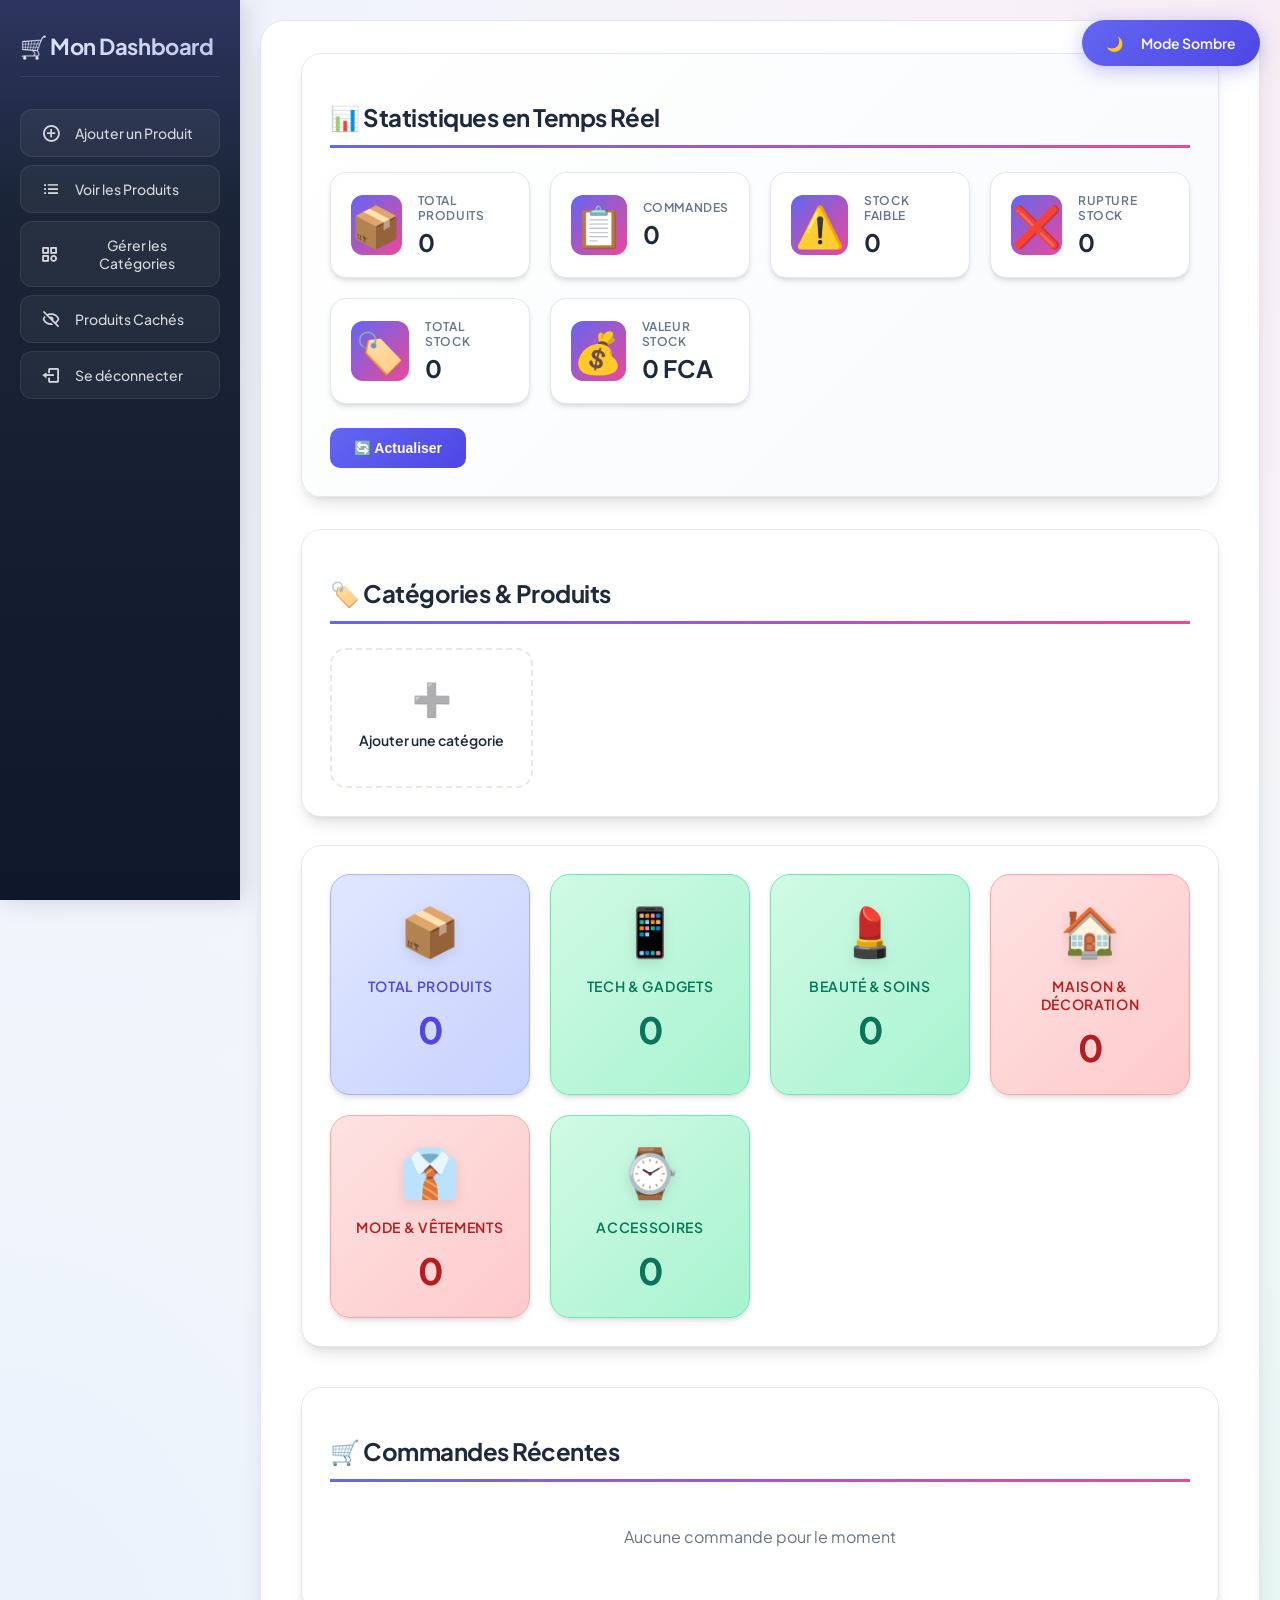
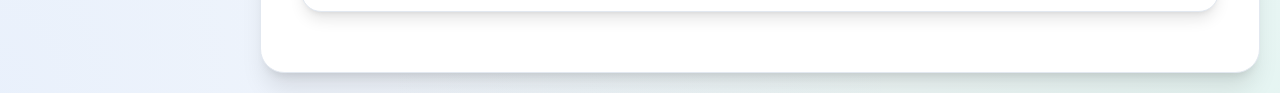
==== commit a25df974: "Merge pull request #1 from Danielmakalodaniel/main Update Admin Dashboard.html" ====
--- a/Admin Dashboard.html
+++ b/Admin Dashboard.html
@@ -1,24 +1,85 @@
 <!DOCTYPE html>
 <html lang="fr">
 <head>
-  <meta charset="UTF-8" />
-  <title>Dashboard - Gestion des Produits</title>
-  <link rel="stylesheet" href="style_dashboard.css">
+  <meta charset="UTF-8">
+  <meta name="viewport" content="width=device-width, initial-scale=1.0">
+  <title>Admin Dashboard - Gestion de Boutique</title>
+  <link rel="stylesheet" href="./style_dashboard.css">
   <link href="https://unpkg.com/boxicons@2.1.4/css/boxicons.min.css" rel="stylesheet"/>
   <link rel="preconnect" href="https://fonts.googleapis.com">
   <link rel="preconnect" href="https://fonts.gstatic.com" crossorigin>
   <link href="https://fonts.googleapis.com/css2?family=Outfit:wght@300;400;500;600;700&family=Plus+Jakarta+Sans:wght@400;500;600;700&display=swap" rel="stylesheet">
 </head>
 <body>
-  <button class="theme-toggle" onclick="toggleTheme()"><span id="themeIcon">🌙</span><span id="themeText">Mode Sombre</span></button>
-  <nav class="sidebar" aria-label="Sidebar menu">
+  <button class="theme-toggle" onclick="toggleTheme()"><span id="themeIcon">🌙</span><span id="themeText" style="margin-left: 8px;">Mode Sombre</span></button>
+<nav class="sidebar" aria-label="Sidebar menu">
     <h3>🛒 Mon Dashboard</h3>
     <button type="button" onclick="showAddProductForm()"><i class="bx bx-plus-circle"></i> Ajouter un Produit</button>
     <button type="button" onclick="afficherFormulaire('afficher')"><i class='bx bx-list-ul'></i> Voir les Produits</button>
+    <button type="button" onclick="showCategoryManagement()"><i class="bx bx-category"></i> Gérer les Catégories</button>
     <button type="button" onclick="showHiddenProducts()"><i class="bx bx-hide"></i> Produits Cachés</button>
     <button type="button" onclick="showLogoutPopup()"><i class="bx bx-log-out"></i> Se déconnecter</button>
   </nav>
   <main class="dashboard" role="main">
+    <!-- Real-time Stats Section -->
+    <section aria-label="Real-time statistics" class="stats-section">
+      <h2 class="section-title">📊 Statistiques en Temps Réel</h2>
+      <div class="stats-grid">
+        <div class="stat-card">
+          <div class="stat-icon">📦</div>
+          <div class="stat-info">
+            <h3>Total Produits</h3>
+            <p class="stat-value" id="statTotalProducts">0</p>
+          </div>
+        </div>
+        <div class="stat-card">
+          <div class="stat-icon">📋</div>
+          <div class="stat-info">
+            <h3>Commandes</h3>
+            <p class="stat-value" id="statTotalOrders">0</p>
+          </div>
+        </div>
+        <div class="stat-card">
+          <div class="stat-icon">⚠️</div>
+          <div class="stat-info">
+            <h3>Stock Faible</h3>
+            <p class="stat-value" id="statLowStock">0</p>
+          </div>
+        </div>
+        <div class="stat-card">
+          <div class="stat-icon">❌</div>
+          <div class="stat-info">
+            <h3>Rupture Stock</h3>
+            <p class="stat-value" id="statOutOfStock">0</p>
+          </div>
+        </div>
+        <div class="stat-card">
+          <div class="stat-icon">🏷️</div>
+          <div class="stat-info">
+            <h3>Total Stock</h3>
+            <p class="stat-value" id="statTotalStock">0</p>
+          </div>
+        </div>
+        <div class="stat-card">
+          <div class="stat-icon">💰</div>
+          <div class="stat-info">
+            <h3>Valeur Stock</h3>
+            <p class="stat-value" id="statStockValue">0 FCA</p>
+          </div>
+        </div>
+      </div>
+      <button class="btn-refresh" onclick="refreshStats()">🔄 Actualiser</button>
+    </section>
+
+    <!-- Category Grid Section -->
+    <section aria-label="Category statistics" class="category-grid-section" id="categoryGridSection">
+      <h2 class="section-title">🏷️ Catégories & Produits</h2>
+      <div class="category-grid" id="categoryGrid">
+        <!-- Categories will be dynamically loaded here -->
+        <p style="text-align:center;padding:20px;color:var(--text-secondary);">Chargement des catégories...</p>
+      </div>
+    </section>
+
     <section aria-label="Summary metrics" class="card-container">
       <article class="card employee">
         <div class="icon">📦</div>
@@ -51,6 +112,15 @@
         <p><span id="accessories">0</span></p>
       </article>
     </section>
+
+    <!-- Recent Orders Section -->
+    <section id="ordersSection" class="orders-section">
+      <h2 class="section-title">🛒 Commandes Récentes</h2>
+      <div id="recentOrdersContainer">
+        <p style="text-align:center;padding:20px;color:var(--text-secondary);">Chargement des commandes...</p>
+      </div>
+    </section>
+
     <section id="addProductSection" style="display:none;">
       <h2 class="section-title">✨ Ajouter un Nouveau Produit</h2>
       <form id="addProductForm" onsubmit="addProduct(event)">
@@ -159,6 +229,47 @@
           <tbody></tbody>
         </table>
       </div>
+</section>
+    <section id="categorySection" style="display:none;">
+      <h2 class="section-title">🏷️ Gérer les Catégories</h2>
+      
+      <!-- Add Category Form -->
+      <div class="category-form-container">
+        <h3>➕ Ajouter une Nouvelle Catégorie</h3>
+        <form id="addCategoryForm" onsubmit="addCategory(event)">
+          <div class="form-row">
+            <div class="form-group">
+              <label>Nom de la Catégorie *</label>
+              <input type="text" id="categoryName" required placeholder="Ex: Sports & Fitness">
+            </div>
+            <div class="form-group">
+              <label>Code Identifiant</label>
+              <input type="text" id="categoryCode" placeholder="Ex: sports (optionnel)">
+              <small style="color:var(--text-secondary);">Laissez vide pour générer automatiquement</small>
+            </div>
+          </div>
+          <div class="form-group">
+            <label>Description</label>
+            <textarea id="categoryDescription" rows="2" placeholder="Description de la catégorie..."></textarea>
+          </div>
+          <div class="form-group">
+            <label>URL de l'Image (optionnel)</label>
+            <input type="url" id="categoryImage" placeholder="https://exemple.com/image.jpg">
+          </div>
+          <div class="form-buttons">
+            <button type="submit" class="btn-primary">➕ Ajouter la Catégorie</button>
+            <button type="button" class="btn-secondary" onclick="document.getElementById('addCategoryForm').reset()">🗑️ Réinitialiser</button>
+          </div>
+        </form>
+      </div>
+
+      <!-- Categories List -->
+      <div class="categories-list-container">
+        <h3>📋 Catégories Existantes</h3>
+        <div id="categoriesList">
+          <p style="text-align:center;padding:20px;color:var(--text-secondary);">Chargement des catégories...</p>
+        </div>
+      </div>
     </section>
   </main>
   <div id="editModal" style="display:none;">
@@ -243,9 +354,12 @@
     </div>
   </div>
   <div id="messageBox" style="display:none;"></div>
-  <script src="products.js"></script>
+
   <script>
+    // API Configuration - Using absolute path
+    const API_URL = '/Application%20de%20boutique%20en%20ligne%20/api.php';
     let products = [];
+    let orders = [];
     const tbody = document.querySelector("#dataTable tbody");
     const hiddenProductsSection = document.getElementById("hiddenProductsSection");
     const hiddenTableBody = document.querySelector("#hiddenDataTable tbody");
@@ -253,43 +367,402 @@
     const addProductSection = document.getElementById("addProductSection");
     const searchInput = document.getElementById("searchInput");
 
-    function toggleTheme() {
+    // ===== INITIALIZE =====
+    async function init() {
+      loadTheme();
+      await loadProductsFromDatabase();
+      await loadOrders();
+      await loadCategoriesForProducts(); // Load categories for product dropdowns
+      updateAllCounters();
+      
+      // Listen for stats updates from other tabs
+      window.addEventListener('storage', (e) => {
+        if (e.key === 'adminProductStats') {
+          updateAllCounters();
+        }
+      });
+      
+      // Also listen for custom events
+      window.addEventListener('adminStatsUpdate', (e) => {
+        updateAllCounters();
+      });
+    }
+
+    // ===== LOAD PRODUCTS FROM DATABASE =====
+async function loadProductsFromDatabase() {
+      try {
+        const response = await fetch(`${API_URL}?action=getProducts`);
+        const result = await response.json();
+
+        // Helper function to decode HTML entities
+        function decodeEntities(html) {
+          if (!html) return html;
+          const txt = document.createElement('textarea');
+          txt.innerHTML = html;
+          return txt.value;
+        }
+
+        if (result.success && result.data) {
+          products = result.data.map(p => ({
+            id: p.id,
+            name: decodeEntities(p.name),
+            description: decodeEntities(p.description || p.desc),
+            price: p.price,
+            old_price: p.oldPrice || p.old_price,
+            category: p.category,
+            image: decodeEntities(p.image),
+            rating: p.rating,
+            stock: p.stock,
+            badge: decodeEntities(p.badge),
+            is_featured: p.isFeatured || p.is_featured,
+            is_hidden: false
+          }));
+
+          // Cache locally
+          localStorage.setItem('cachedProducts', JSON.stringify(products));
+          console.log('✅ Products loaded from database:', products.length);
+        }
+      } catch (e) {
+        console.error('Database error:', e);
+        // Try cache
+        const cached = localStorage.getItem('cachedProducts');
+        if (cached) {
+          products = JSON.parse(cached);
+          console.log('Products loaded from cache');
+        }
+      }
+    }
+
+    // ===== LOAD ORDERS =====
+    async function loadOrders() {
+      try {
+        // Get orders from localStorage (created by index.html)
+        orders = JSON.parse(localStorage.getItem('orders')) || [];
+        renderRecentOrders();
+      } catch (e) {
+        console.error('Error loading orders:', e);
+        orders = [];
+      }
+    }
+
+    // ===== REFRESH STATS =====
+    async function refreshStats() {
+      await loadProductsFromDatabase();
+      await loadOrders();
+      updateAllCounters();
+      showMessage('🔄 Statistiques actualisées!', 'success');
+    }
+
+    // ===== LOAD STATS FROM DATABASE =====
+    async function loadStatsFromDatabase() {
+      try {
+        const response = await fetch(`${API_URL}?action=getStats`);
+        const result = await response.json();
+
+        if (result.success && result.data) {
+          const stats = result.data;
+
+          // Update real-time stats from database
+          document.getElementById('statTotalProducts').textContent = stats.totalProducts || 0;
+          document.getElementById('statLowStock').textContent = stats.lowStock || 0;
+          document.getElementById('statOutOfStock').textContent = stats.outOfStock || 0;
+          document.getElementById('statTotalStock').textContent = (stats.totalStock || 0).toLocaleString('fr-FR');
+          // Fix: API returns totalStockValue, map to stockValue
+          document.getElementById('statStockValue').textContent = (stats.totalStockValue || 0).toLocaleString('fr-FR') + ' FCA';
+
+          // Update total orders from local storage (orders are stored by the main app)
+          const storedOrders = JSON.parse(localStorage.getItem('orders') || '[]');
+          document.getElementById('statTotalOrders').textContent = storedOrders.length || 0;
+
+// Update category counters from database
+          if (stats.byCategory && stats.byCategory.length > 0) {
+            stats.byCategory.forEach(cat => {
+              const count = cat.count || 0;
+              switch(cat.category) {
+                case 'tech': document.getElementById("tech").textContent = count; break;
+                case 'beauty': document.getElementById("beauty").textContent = count; break;
+                case 'goods': document.getElementById("goods").textContent = count; break;
+                case 'fashion': document.getElementById("fashion").textContent = count; break;
+                case 'accessories': document.getElementById("accessories").textContent = count; break;
+              }
+            });
+          }
+
+          // Update total
+          document.getElementById("total").textContent = stats.totalProducts || 0;
+
+          return stats;
+        }
+      } catch (e) {
+        console.warn('Failed to load stats from database:', e);
+      }
+      return null;
+    }
+
+    // ===== UPDATE ALL COUNTERS =====
+    function updateAllCounters() {
+      // First try to load stats directly from database for accurate data
+      loadStatsFromDatabase();
+
+      // Also calculate from local data as fallback
+      const stats = {
+        totalProducts: products.length,
+        tech: products.filter(p => p.category === 'tech').length,
+        beauty: products.filter(p => p.category === 'beauty').length,
+        goods: products.filter(p => p.category === 'goods').length,
+        fashion: products.filter(p => p.category === 'fashion').length,
+        accessories: products.filter(p => p.category === 'accessories').length,
+        totalStock: products.reduce((sum, p) => sum + (p.stock || 0), 0),
+        lowStock: products.filter(p => p.stock > 0 && p.stock < 10).length,
+        outOfStock: products.filter(p => !p.stock || p.stock === 0).length,
+        totalOrders: orders.length
+      };
+
+      // Update main stat cards
+      document.getElementById("statTotalProducts").textContent = products.filter(p => !p.is_hidden).length;
+      document.getElementById("statTotalOrders").textContent = orders.length || 0;
+      document.getElementById("statLowStock").textContent = products.filter(p => p.stock > 0 && p.stock < 10 && !p.is_hidden).length;
+      document.getElementById("statOutOfStock").textContent = products.filter(p => !p.stock || p.stock === 0 && !p.is_hidden).length;
+      document.getElementById("statTotalStock").textContent = products.filter(p => !p.is_hidden).reduce((sum, p) => sum + (p.stock || 0), 0).toLocaleString('fr-FR');
+      
+      // Calculate stock value
+      const stockValue = products.filter(p => !p.is_hidden).reduce((sum, p) => sum + ((p.price || 0) * (p.stock || 0)), 0);
+      document.getElementById("statStockValue").textContent = stockValue.toLocaleString('fr-FR') + ' FCA';
+
+      // Update category counters
+      document.getElementById("total").textContent = products.filter(p => !p.is_hidden).length;
+      document.getElementById("tech").textContent = products.filter(p => p.category === 'tech' && !p.is_hidden).length;
+      document.getElementById("beauty").textContent = products.filter(p => p.category === 'beauty' && !p.is_hidden).length;
+      document.getElementById("goods").textContent = products.filter(p => p.category === 'goods' && !p.is_hidden).length;
+      document.getElementById("fashion").textContent = products.filter(p => p.category === 'fashion' && !p.is_hidden).length;
+      document.getElementById("accessories").textContent = products.filter(p => p.category === 'accessories' && !p.is_hidden).length;
+
+      // Also update the category grid
+      renderCategoryGrid();
+    }
+
+    // ===== RENDER CATEGORY GRID WITH COUNTS =====
+    function renderCategoryGrid() {
+      const categoryGrid = document.getElementById('categoryGrid');
+      if (!categoryGrid) return;
+
+      // Get unique categories from products
+      const categoryMap = new Map();
+      
+      products.filter(p => !p.is_hidden).forEach(product => {
+        const cat = product.category || 'other';
+        if (!categoryMap.has(cat)) {
+          categoryMap.set(cat, { count: 0, name: cat });
+        }
+        categoryMap.get(cat).count++;
+      });
+
+      // Category display names and icons
+      const categoryInfo = {
+        'tech': { name: 'Tech & Gadgets', icon: '📱' },
+        'beauty': { name: 'Beauté & Soins', icon: '💄' },
+        'goods': { name: 'Maison & Décoration', icon: '🏠' },
+        'fashion': { name: 'Mode & Vêtements', icon: '👔' },
+        'accessories': { name: 'Accessoires', icon: '⌚' },
+        'other': { name: 'Autres', icon: '📦' }
+      };
+
+      if (categoryMap.size === 0) {
+        categoryGrid.innerHTML = `
+          <div class="category-grid-card add-new" onclick="showCategoryManagement()">
+            <span class="category-grid-icon">➕</span>
+            <span class="category-grid-name">Ajouter une catégorie</span>
+          </div>
+        `;
+        return;
+      }
+
+      let html = '';
+      categoryMap.forEach((data, key) => {
+        const info = categoryInfo[key] || categoryInfo.other;
+        html += `
+          <div class="category-grid-card" onclick="filterByCategoryGrid('${key}')">
+            <span class="category-grid-icon">${info.icon}</span>
+            <span class="category-grid-name">${info.name}</span>
+            <span class="category-grid-count">${data.count}</span>
+            <span class="category-grid-label">produit${data.count !== 1 ? 's' : ''}</span>
+          </div>
+        `;
+      });
+
+      // Add "add new" card
+      html += `
+        <div class="category-grid-card add-new" onclick="showCategoryManagement()">
+          <span class="category-grid-icon">➕</span>
+          <span class="category-grid-name">Ajouter</span>
+        </div>
+      `;
+
+      categoryGrid.innerHTML = html;
+    }
+
+    // Filter products by category from grid click
+    function filterByCategoryGrid(category) {
+      addProductSection.style.display = 'none';
+      productsSection.style.display = 'block';
+      searchInput.value = '';
+      
+      const filtered = products.filter(p => !p.is_hidden && p.category === category);
+      displayProducts(filtered);
+      
+      // Show message
+      showMessage(`📂 Affichage: ${category}`, 'success');
+      
+      productsSection.scrollIntoView({ behavior: 'smooth' });
+    }
+
+    // ===== RENDER RECENT ORDERS =====
+    function renderRecentOrders() {
+      const container = document.getElementById('recentOrdersContainer');
+      
+      if (orders.length === 0) {
+        container.innerHTML = '<p style="text-align:center;padding:20px;color:var(--text-secondary);">Aucune commande pour le moment</p>';
+        return;
+      }
+      
+      // Sort by date (newest first)
+      const sortedOrders = [...orders].sort((a, b) => new Date(b.date) - new Date(a.date)).slice(0, 10);
+      
+      container.innerHTML = `
+        <table class="orders-table">
+          <thead>
+            <tr>
+              <th># Commande</th>
+              <th>Date</th>
+              <th>Articles</th>
+              <th>Total</th>
+              <th>Paiement</th>
+              <th>Status</th>
+            </tr>
+          </thead>
+          <tbody>
+            ${sortedOrders.map(order => `
+              <tr>
+                <td><strong>#${order.id}</strong></td>
+                <td>${new Date(order.date).toLocaleDateString('fr-FR')}</td>
+                <td>${order.items ? order.items.length : 0} produit(s)</td>
+                <td><strong>${(order.total || 0).toLocaleString('fr-FR')} FCA</strong></td>
+                <td>${getPaymentMethodLabel(order.method)}</td>
+                <td><span class="status-badge status-${order.status}">${getStatusLabel(order.status)}</span></td>
+              </tr>
+            `).join('')}
+          </tbody>
+        </table>
+      `;
+    }
+
+    function getPaymentMethodLabel(method) {
+      const labels = {
+        'orange-money': '💫 Orange Money',
+        'mtn-mobile': '📱 MTN Mobile',
+        'bank-transfer': '🏦 Virement',
+        'cash-delivery': '💵 Livraison'
+      };
+      return labels[method] || method;
+    }
+
+    function getStatusLabel(status) {
+      const labels = {
+        'confirmed': 'Confirmée',
+        'processing': 'En cours',
+        'shipped': 'Expédiée',
+        'delivered': 'Livrée',
+        'cancelled': 'Annulée'
+      };
+      return labels[status] || status;
+    }
+
+    // ===== DATABASE OPERATIONS =====
+    async function updateStockInDatabase(productId, newStock) {
+      try {
+        const response = await fetch(`${API_URL}?action=updateStock`, {
+          method: 'POST',
+          headers: { 'Content-Type': 'application/json' },
+          body: JSON.stringify({ id: productId, stock: newStock })
+        });
+        const result = await response.json();
+        return result.success;
+      } catch (e) {
+        console.error('Failed to update stock:', e);
+        return false;
+      }
+    }
+
+    async function updateProductInDatabase(productId, productData) {
+      try {
+        const response = await fetch(`${API_URL}?action=updateProduct`, {
+          method: 'POST',
+          headers: { 'Content-Type': 'application/json' },
+          body: JSON.stringify({ id: productId, ...productData })
+        });
+        const result = await response.json();
+        return result.success;
+      } catch (e) {
+        console.error('Failed to update product:', e);
+        return false;
+      }
+    }
+
+    async function addProductToDatabase(productData) {
+      try {
+        const response = await fetch(`${API_URL}?action=addProduct`, {
+          method: 'POST',
+          headers: { 'Content-Type': 'application/json' },
+          body: JSON.stringify(productData)
+        });
+        const result = await response.json();
+        return result.success;
+      } catch (e) {
+        console.error('Failed to add product:', e);
+        return false;
+      }
+    }
+
+    async function deleteProductFromDatabase(productId) {
+      try {
+        const response = await fetch(`${API_URL}?action=deleteProduct&id=${productId}`, {
+          method: 'DELETE'
+        });
+        const result = await response.json();
+        return result.success;
+      } catch (e) {
+        console.error('Failed to delete product:', e);
+        return false;
+      }
+    }
+
+function toggleTheme() {
       const html = document.documentElement;
       const icon = document.getElementById('themeIcon');
       const text = document.getElementById('themeText');
       if (html.getAttribute('data-theme') === 'dark') {
         html.setAttribute('data-theme', 'light');
-        icon.textContent = '🌙';
-        text.textContent = 'Mode Sombre';
+        if (icon) icon.textContent = '🌙';
+        if (text) text.textContent = 'Mode Sombre';
         localStorage.setItem('theme', 'light');
       } else {
         html.setAttribute('data-theme', 'dark');
-        icon.textContent = '☀️';
-        text.textContent = 'Mode Clair';
+        if (icon) icon.textContent = '☀️';
+        if (text) text.textContent = 'Mode Clair';
         localStorage.setItem('theme', 'dark');
       }
     }
 
-    function loadTheme() {
+function loadTheme() {
       const savedTheme = localStorage.getItem('theme');
+      const themeIcon = document.getElementById('themeIcon');
+      const themeText = document.getElementById('themeText');
       if (savedTheme === 'dark') {
         document.documentElement.setAttribute('data-theme', 'dark');
-        document.getElementById('themeIcon').textContent = '☀️';
-        document.getElementById('themeText').textContent = 'Mode Clair';
-      }
-    }
-
-    function loadFromProductsJS() {
-      if (typeof productsData !== 'undefined') {
-        products = productsData.map(p => ({ id: p.id, name: p.name, description: p.desc, price: p.price, old_price: p.oldPrice, category: p.category, image: p.image, rating: p.rating, stock: p.stock, badge: p.badge, is_featured: p.isFeatured, is_hidden: false }));
-      } else {
-        const saved = localStorage.getItem("products");
-        if (saved) products = JSON.parse(saved);
-      }
-      updateCounters(products);
-    }
-
-    function init() { loadTheme(); loadFromProductsJS(); }
+        if (themeIcon) themeIcon.textContent = '☀️';
+        if (themeText) themeText.textContent = 'Mode Clair';
+      }
+    }
 
     function showAddProductForm() { 
       addProductSection.style.display = 'block'; 
@@ -299,10 +772,10 @@
     }
     function hideAddProductForm() { addProductSection.style.display = 'none'; }
 
-    function addProduct(event) {
+    async function addProduct(event) {
       event.preventDefault();
+      
       const newProduct = {
-        id: products.length > 0 ? Math.max(...products.map(p => p.id)) + 1 : 1,
         name: document.getElementById('productName').value,
         description: document.getElementById('productDescription').value,
         price: parseFloat(document.getElementById('productPrice').value),
@@ -312,18 +785,38 @@
         rating: parseFloat(document.getElementById('productRating').value) || 0,
         image: document.getElementById('productImage').value || 'https://via.placeholder.com/150',
         badge: document.getElementById('productBadge').value || null,
-        is_featured: document.getElementById('productFeatured').value === '1',
-        is_hidden: false
+        is_featured: document.getElementById('productFeatured').value === '1'
       };
-      products.push(newProduct);
-      localStorage.setItem("products", JSON.stringify(products));
-      showMessage('✅ Produit ajouté avec succès!', 'success');
+      
+      // Try to save to database first
+      const savedToDB = await addProductToDatabase(newProduct);
+      
+      if (savedToDB) {
+        // Reload products from database to get the correct ID
+        await loadProductsFromDatabase();
+        showMessage('✅ Produit ajouté dans la base de données!', 'success');
+      } else {
+        // Fallback to local array if database fails
+        newProduct.id = products.length > 0 ? Math.max(...products.map(p => p.id)) + 1 : 1;
+        newProduct.is_hidden = false;
+        products.push(newProduct);
+        showMessage('✅ Produit ajouté (mode local)!', 'success');
+      }
+      
+      // Notify other tabs
+      localStorage.setItem('adminProductStats', Date.now());
+      window.dispatchEvent(new Event('adminStatsUpdate'));
+      
       document.getElementById('addProductForm').reset();
-      updateCounters(products);
-      setTimeout(() => { hideAddProductForm(); afficherFormulaire('afficher'); }, 1500);
-    }
-
-    function editProduct(id) {
+      updateAllCounters();
+      
+      setTimeout(() => { 
+        hideAddProductForm(); 
+        afficherFormulaire('afficher'); 
+      }, 1500);
+    }
+
+    async function editProduct(id) {
       const product = products.find(p => p.id === id);
       if (!product) return;
       document.getElementById('editProductId').value = id;
@@ -342,17 +835,45 @@
 
     function closeEditModal() { document.getElementById('editModal').style.display = 'none'; }
 
-    function saveProductEdit(event) {
+    async function saveProductEdit(event) {
       event.preventDefault();
       const id = parseInt(document.getElementById('editProductId').value);
       const index = products.findIndex(p => p.id === id);
+      
       if (index !== -1) {
-        products[index] = { ...products[index], name: document.getElementById('editName').value, category: document.getElementById('editCategory').value, description: document.getElementById('editDescription').value, price: parseFloat(document.getElementById('editPrice').value), old_price: parseFloat(document.getElementById('editOldPrice').value) || null, stock: parseInt(document.getElementById('editStock').value), rating: parseFloat(document.getElementById('editRating').value) || 0, image: document.getElementById('editImage').value, badge: document.getElementById('editBadge').value || null, is_featured: document.getElementById('editFeatured').value === '1' };
-        localStorage.setItem("products", JSON.stringify(products));
-        showMessage('✅ Produit modifié avec succès!', 'success');
+        const updatedProduct = { 
+          name: document.getElementById('editName').value, 
+          category: document.getElementById('editCategory').value, 
+          description: document.getElementById('editDescription').value, 
+          price: parseFloat(document.getElementById('editPrice').value), 
+          old_price: parseFloat(document.getElementById('editOldPrice').value) || null, 
+          stock: parseInt(document.getElementById('editStock').value), 
+          rating: parseFloat(document.getElementById('editRating').value) || 0, 
+          image: document.getElementById('editImage').value, 
+          badge: document.getElementById('editBadge').value || null, 
+          is_featured: document.getElementById('editFeatured').value === '1',
+          in_stock: parseInt(document.getElementById('editStock').value) > 0 ? 1 : 0
+        };
+        
+        // Update local array first
+        products[index] = { ...products[index], ...updatedProduct };
+        
+        // Update in database
+        const updated = await updateProductInDatabase(id, updatedProduct);
+        
+        if (updated) {
+          showMessage('✅ Produit modifié dans la base de données!', 'success');
+        } else {
+          showMessage('✅ Produit modifié (mode local)!', 'success');
+        }
+        
         closeEditModal();
         displayProducts(products);
-        updateCounters(products);
+        updateAllCounters();
+        
+        // Notify other tabs
+        localStorage.setItem('adminProductStats', Date.now());
+        window.dispatchEvent(new Event('adminStatsUpdate'));
       }
     }
 
@@ -360,20 +881,32 @@
       const index = products.findIndex(p => p.id === id);
       if (index !== -1) {
         products[index].is_hidden = !products[index].is_hidden;
-        localStorage.setItem("products", JSON.stringify(products));
         showMessage(products[index].is_hidden ? '👁️ Produit caché!' : '✅ Produit affiché!', 'success');
         displayProducts(products);
-        updateCounters(products);
+        updateAllCounters();
       }
     }
 
     function deleteProduct(productId) {
       if (confirm("Êtes-vous sûr de vouloir supprimer ce produit?")) {
-        products = products.filter(p => p.id != productId);
-        localStorage.setItem("products", JSON.stringify(products));
-        displayProducts(products.filter(p => !p.is_hidden));
-        updateCounters(products);
-        showMessage('🗑️ Produit supprimé!', 'success');
+        // Try to delete from database first
+        deleteProductFromDatabase(productId).then(async (deleted) => {
+          if (deleted) {
+            // Reload from database
+            await loadProductsFromDatabase();
+            showMessage('🗑️ Produit supprimé de la base de données!', 'success');
+          } else {
+            // Fallback to local delete
+            products = products.filter(p => p.id != productId);
+            showMessage('🗑️ Produit supprimé (mode local)!', 'success');
+          }
+          displayProducts(products.filter(p => !p.is_hidden));
+          updateAllCounters();
+          
+          // Notify other tabs
+          localStorage.setItem('adminProductStats', Date.now());
+          window.dispatchEvent(new Event('adminStatsUpdate'));
+        });
       }
     }
 
@@ -404,22 +937,30 @@
       const index = products.findIndex(p => p.id === id);
       if (index !== -1) {
         products[index].is_hidden = false;
-        localStorage.setItem("products", JSON.stringify(products));
         showMessage('✅ Produit affiché!', 'success');
         displayHiddenProducts();
-        updateCounters(products);
-      }
-    }
-
-    function displayProducts(productsToDisplay) {
+        updateAllCounters();
+      }
+    }
+
+function displayProducts(productsToDisplay) {
       tbody.innerHTML = "";
       const visibleProducts = productsToDisplay.filter(p => !p.is_hidden);
       if (visibleProducts.length === 0) { tbody.innerHTML = '<tr><td colspan="9" style="text-align:center;padding:40px;color:var(--text-secondary);">Aucun produit</td></tr>'; return; }
+      
+      // Helper function to decode HTML entities
+      function decodeHTML(html) {
+        const txt = document.createElement('textarea');
+        txt.innerHTML = html;
+        return txt.value;
+      }
+      
       visibleProducts.forEach(product => {
         const price = typeof product.price === 'number' ? product.price.toLocaleString('fr-FR') + ' FCA' : product.price;
         const oldPrice = product.old_price ? product.old_price.toLocaleString('fr-FR') + ' FCA' : '-';
+        const stockClass = product.stock === 0 ? 'out-of-stock' : (product.stock < 10 ? 'low-stock' : 'in-stock');
         const row = document.createElement("tr");
-        row.innerHTML = '<td>'+product.id+'</td><td><img src="'+product.image+'" alt="'+product.name+'" onerror="this.src=\'https://via.placeholder.com/50\'"></td><td>'+product.name+'</td><td style="font-weight:bold;">'+price+'</td><td><span style="text-decoration:line-through;color:var(--text-secondary);font-size:12px;">'+oldPrice+'</span></td><td>'+getCategoryLabel(product.category)+'</td><td>'+product.stock+'</td><td>⭐ '+(product.rating || '-')+'</td><td><button class="btn-edit" onclick="editProduct('+product.id+')">✏️</button><button class="btn-hide" onclick="toggleProductVisibility('+product.id+')">'+(product.is_hidden ? '👁️' : '👁️‍🗨️')+'</button><button class="btn-delete" onclick="deleteProduct('+product.id+')">🗑️</button></td>';
+        row.innerHTML = '<td>'+product.id+'</td><td><img src="'+decodeHTML(product.image)+'" alt="'+decodeHTML(product.name)+'" onerror="this.src=\'https://via.placeholder.com/50\'"></td><td>'+decodeHTML(product.name)+'</td><td style="font-weight:bold;">'+price+'</td><td><span style="text-decoration:line-through;color:var(--text-secondary);font-size:12px;">'+oldPrice+'</span></td><td>'+getCategoryLabel(product.category)+'</td><td class="'+stockClass+'">'+product.stock+'</td><td>⭐ '+(product.rating || '-')+'</td><td><button class="btn-edit" onclick="editProduct('+product.id+')">✏️</button><button class="btn-hide" onclick="toggleProductVisibility('+product.id+')">'+(product.is_hidden ? '👁️' : '👁️‍🗨️')+'</button><button class="btn-delete" onclick="deleteProduct('+product.id+')">🗑️</button></td>';
         tbody.appendChild(row);
       });
     }
@@ -427,7 +968,7 @@
     function getCategoryLabel(category) { const labels = { 'tech': '📱 Tech', 'beauty': '💄 Beauté', 'goods': '🏠 Maison', 'fashion': '👔 Mode', 'accessories': '⌚ Accessoires' }; return labels[category] || category; }
 
     function updateCounters(productsArr) {
-      if (!productsArr) productsArr = [];
+      if (!productsArr) productsArr = products;
       document.getElementById("total").textContent = productsArr.filter(p => !p.is_hidden).length;
       document.getElementById("tech").textContent = productsArr.filter(p => p.category === 'tech' && !p.is_hidden).length;
       document.getElementById("beauty").textContent = productsArr.filter(p => p.category === 'beauty' && !p.is_hidden).length;
@@ -460,6 +1001,166 @@
       messageBox.style.display = 'block'; 
       setTimeout(() => messageBox.style.display = 'none', 3000); 
     }
+
+    // ===== CATEGORY MANAGEMENT =====
+    let categories = [];
+    const categorySection = document.getElementById("categorySection");
+    const categoriesList = document.getElementById("categoriesList");
+
+    async function showCategoryManagement() {
+      addProductSection.style.display = 'none';
+      productsSection.style.display = 'none';
+      hiddenProductsSection.style.display = 'none';
+      categorySection.style.display = 'block';
+      await loadCategories();
+      categorySection.scrollIntoView({ behavior: "smooth" });
+    }
+
+    async function loadCategories() {
+      try {
+        const response = await fetch(`${API_URL}?action=getCategories`);
+        const result = await response.json();
+        
+        if (result.success && result.data) {
+          categories = result.data;
+          renderCategories();
+        }
+      } catch (e) {
+        console.error('Error loading categories:', e);
+        categoriesList.innerHTML = '<p style="text-align:center;padding:20px;color:var(--error);">Erreur lors du chargement des catégories</p>';
+      }
+    }
+
+    function renderCategories() {
+      if (categories.length === 0) {
+        categoriesList.innerHTML = '<p style="text-align:center;padding:20px;color:var(--text-secondary);">Aucune catégorie trouvée</p>';
+        return;
+      }
+
+      categoriesList.innerHTML = `
+        <div class="categories-grid">
+          ${categories.map(cat => `
+            <div class="category-card">
+              <div class="category-info">
+                <h4>${cat.name}</h4>
+                <p class="category-code">${cat.name_en || ''}</p>
+                <p class="category-desc">${cat.description || 'Aucune description'}</p>
+              </div>
+              <div class="category-actions">
+                <button class="btn-delete" onclick="deleteCategory(${cat.id})" title="Supprimer">
+                  🗑️ Supprimer
+                </button>
+              </div>
+            </div>
+          `).join('')}
+        </div>
+      `;
+    }
+
+    async function addCategory(event) {
+      event.preventDefault();
+      
+      const name = document.getElementById('categoryName').value.trim();
+      let nameEn = document.getElementById('categoryCode').value.trim();
+      
+      // Auto-generate name_en if not provided
+      if (!nameEn) {
+        nameEn = name.toLowerCase()
+          .normalize("NFD").replace(/[\u0300-\u036f]/g, "")
+          .replace(/[^a-z0-9]/g, '_')
+          .replace(/_+/g, '_')
+          .replace(/^_|_$/g, '');
+      }
+      
+      const description = document.getElementById('categoryDescription').value.trim();
+      const image = document.getElementById('categoryImage').value.trim();
+
+      try {
+        const response = await fetch(`${API_URL}?action=addCategory`, {
+          method: 'POST',
+          headers: { 'Content-Type': 'application/json' },
+          body: JSON.stringify({
+            name: name,
+            name_en: nameEn,
+            description: description,
+            image: image
+          })
+        });
+        
+        const result = await response.json();
+        
+        if (result.success) {
+          showMessage('✅ Catégorie ajoutée avec succès!', 'success');
+          document.getElementById('addCategoryForm').reset();
+          await loadCategories();
+          // Update product dropdowns with new categories
+          await loadCategoriesForProducts();
+        } else {
+          showMessage('❌ ' + (result.message || 'Erreur lors de l\'ajout'), 'error');
+        }
+      } catch (e) {
+        console.error('Error adding category:', e);
+        showMessage('❌ Erreur lors de l\'ajout de la catégorie', 'error');
+      }
+    }
+
+    async function deleteCategory(categoryId) {
+      if (!confirm('Êtes-vous sûr de vouloir supprimer cette catégorie?')) {
+        return;
+      }
+
+      try {
+        const response = await fetch(`${API_URL}?action=deleteCategory&id=${categoryId}`, {
+          method: 'DELETE'
+        });
+        
+        const result = await response.json();
+        
+        if (result.success) {
+          showMessage('✅ Catégorie supprimée avec succès!', 'success');
+          await loadCategories();
+        } else {
+          showMessage('❌ ' + (result.message || 'Erreur lors de la suppression'), 'error');
+        }
+      } catch (e) {
+        console.error('Error deleting category:', e);
+        showMessage('❌ Erreur lors de la suppression', 'error');
+      }
+    }
+
+    async function loadCategoriesForProducts() {
+      // Load categories for product form dropdowns
+      try {
+        const response = await fetch(`${API_URL}?action=getCategories`);
+        const result = await response.json();
+        
+        if (result.success && result.data) {
+          const categorySelects = [
+            document.getElementById('productCategory'),
+            document.getElementById('editCategory')
+          ];
+          
+          categorySelects.forEach(select => {
+            if (select) {
+              // Keep first option (placeholder)
+              const firstOption = select.options[0];
+              select.innerHTML = '';
+              select.appendChild(firstOption);
+              
+              // Add categories
+              result.data.forEach(cat => {
+                const option = document.createElement('option');
+                option.value = cat.name_en || cat.id;
+                option.textContent = `🏷️ ${cat.name}`;
+                select.appendChild(option);
+              });
+            }
+          });
+        }
+      } catch (e) {
+        console.error('Error loading categories for products:', e);
+      }
+    }
     
     function showLogoutPopup() { document.getElementById("modalOverlay").style.display = "flex"; }
     function hideLogoutPopup() { document.getElementById("modalOverlay").style.display = "none"; }
